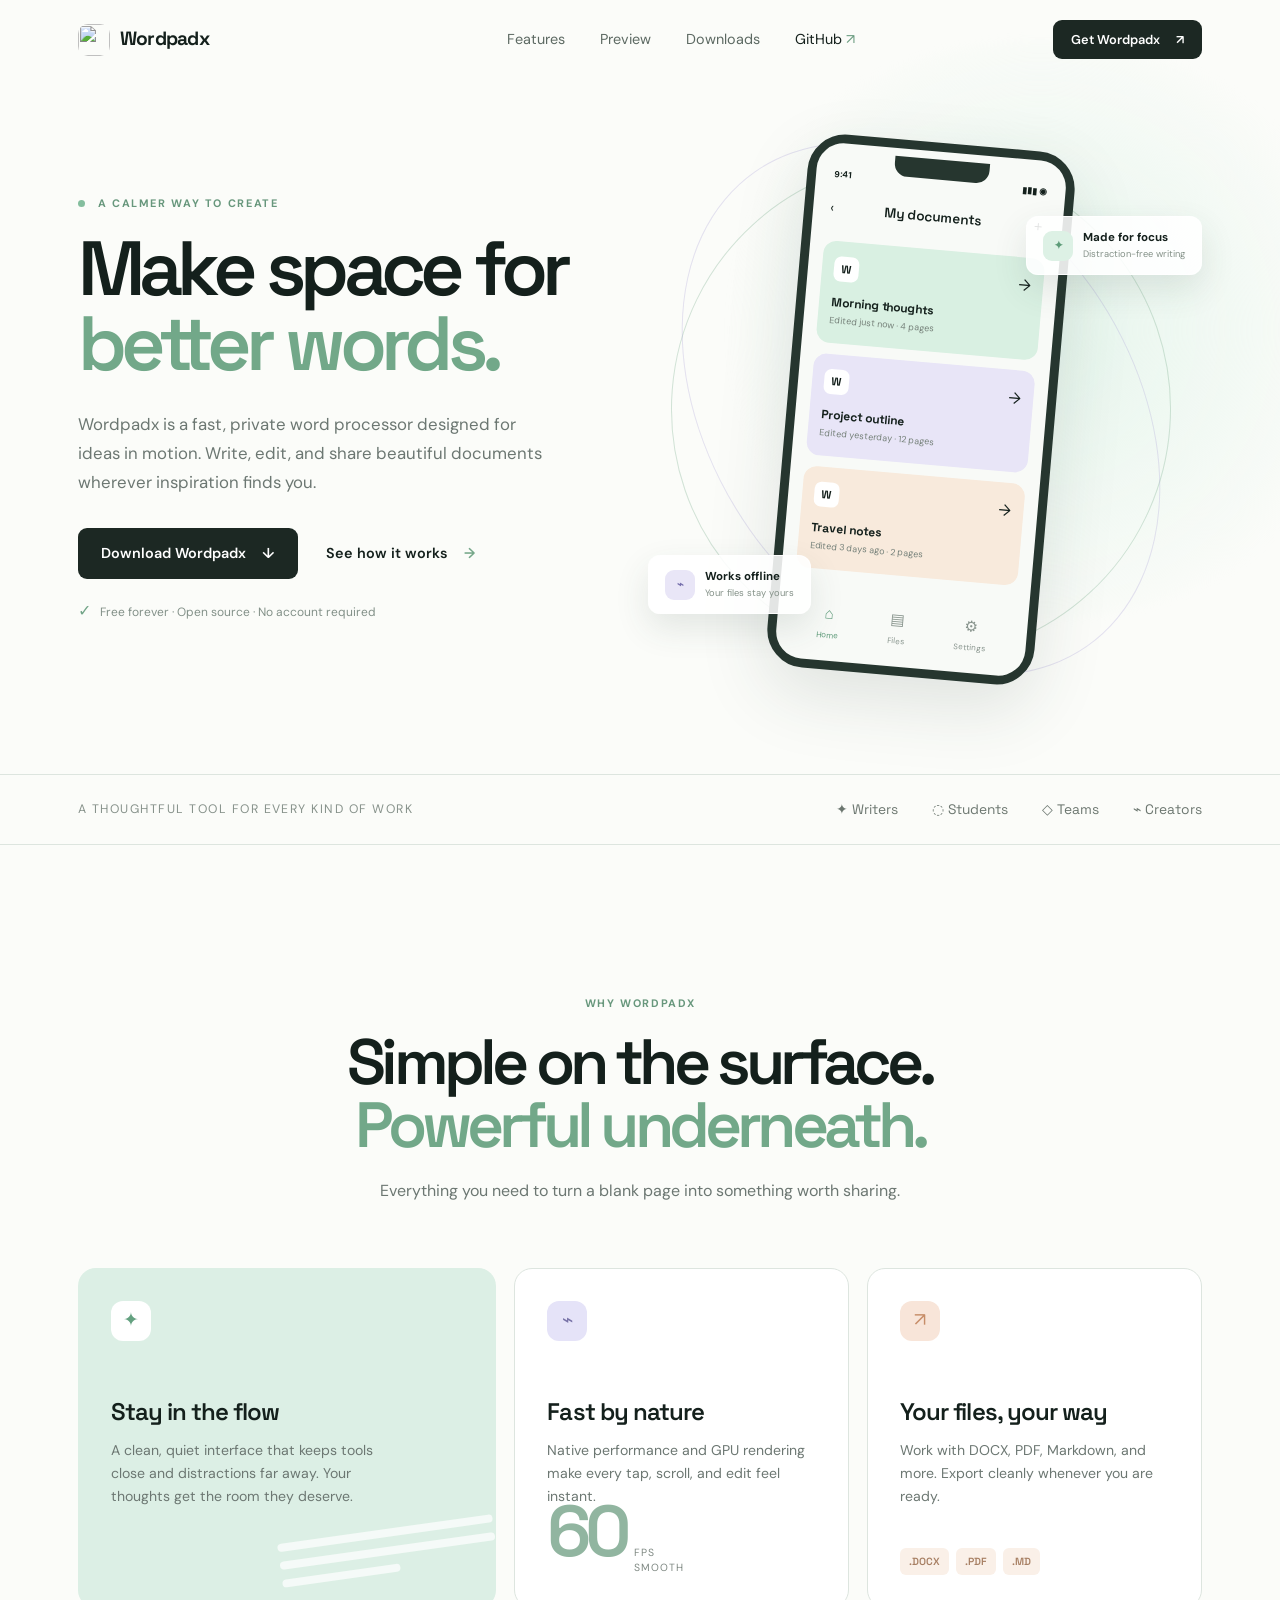
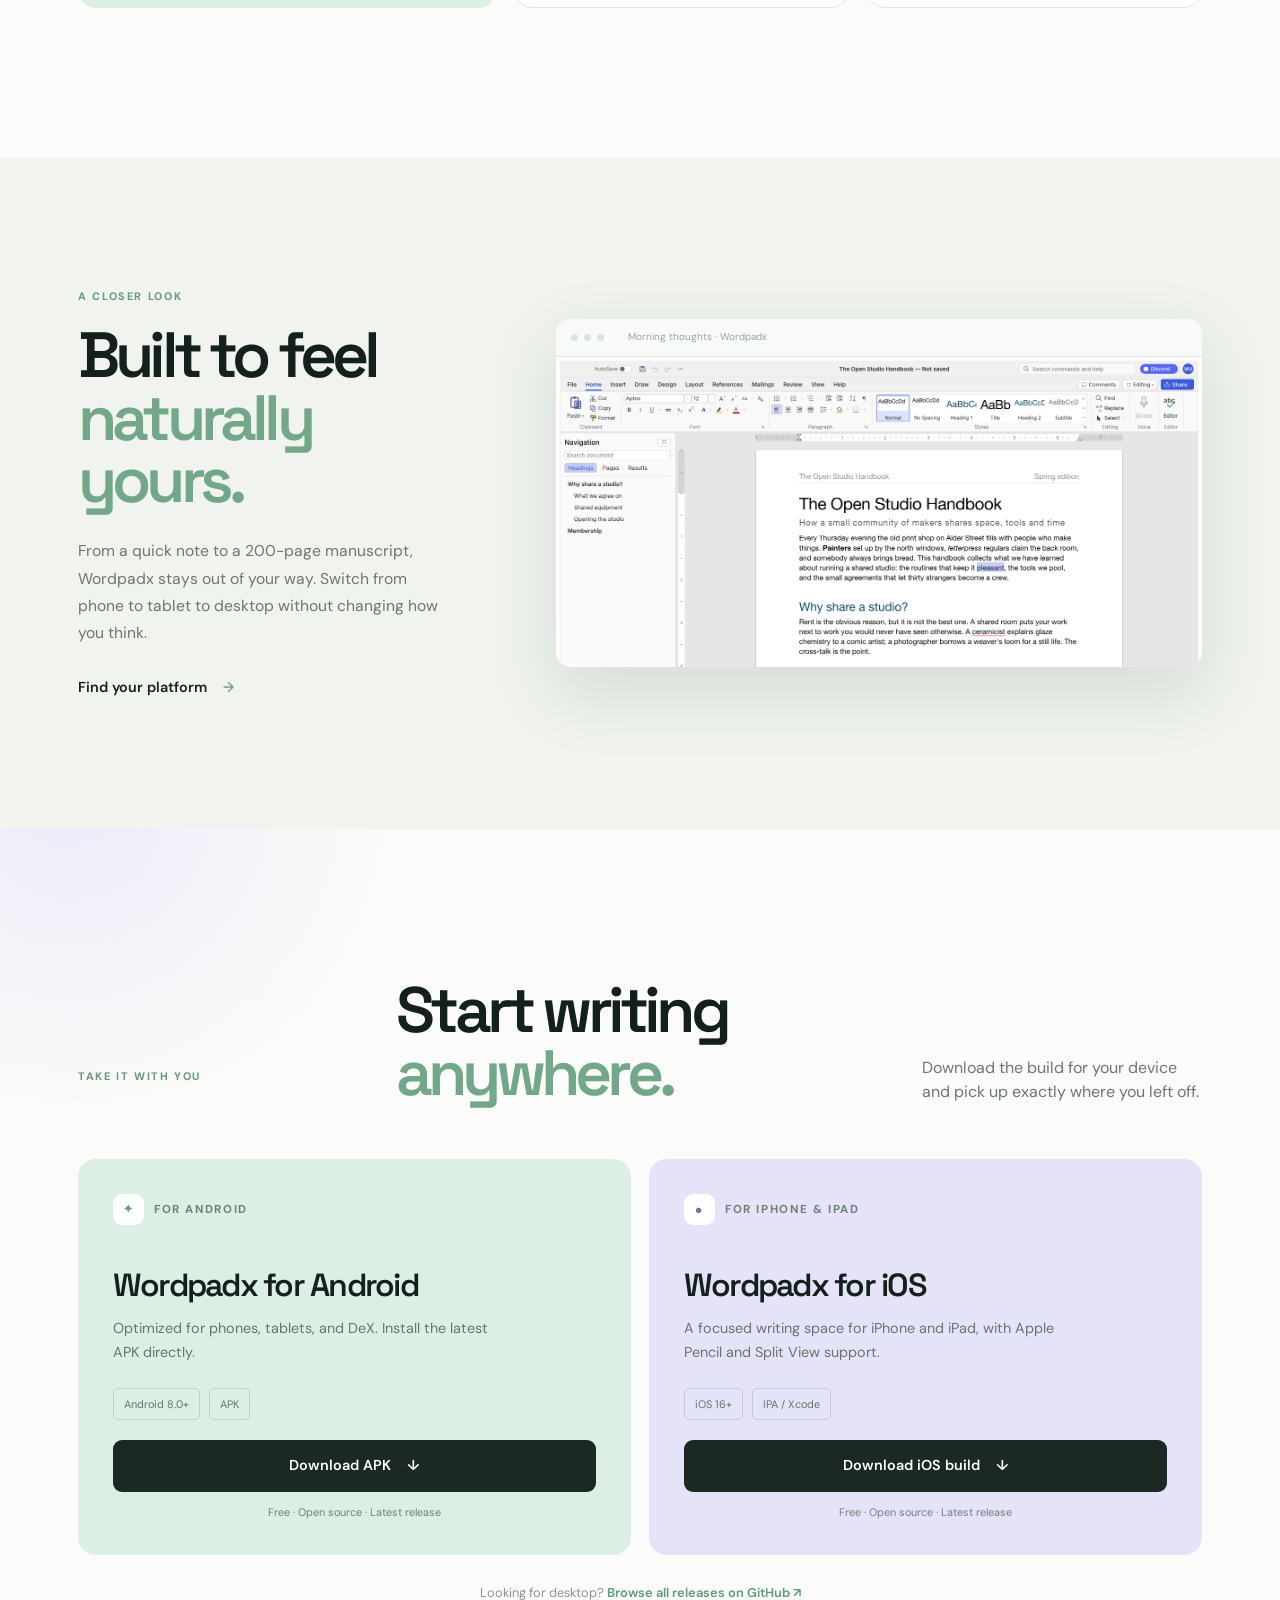
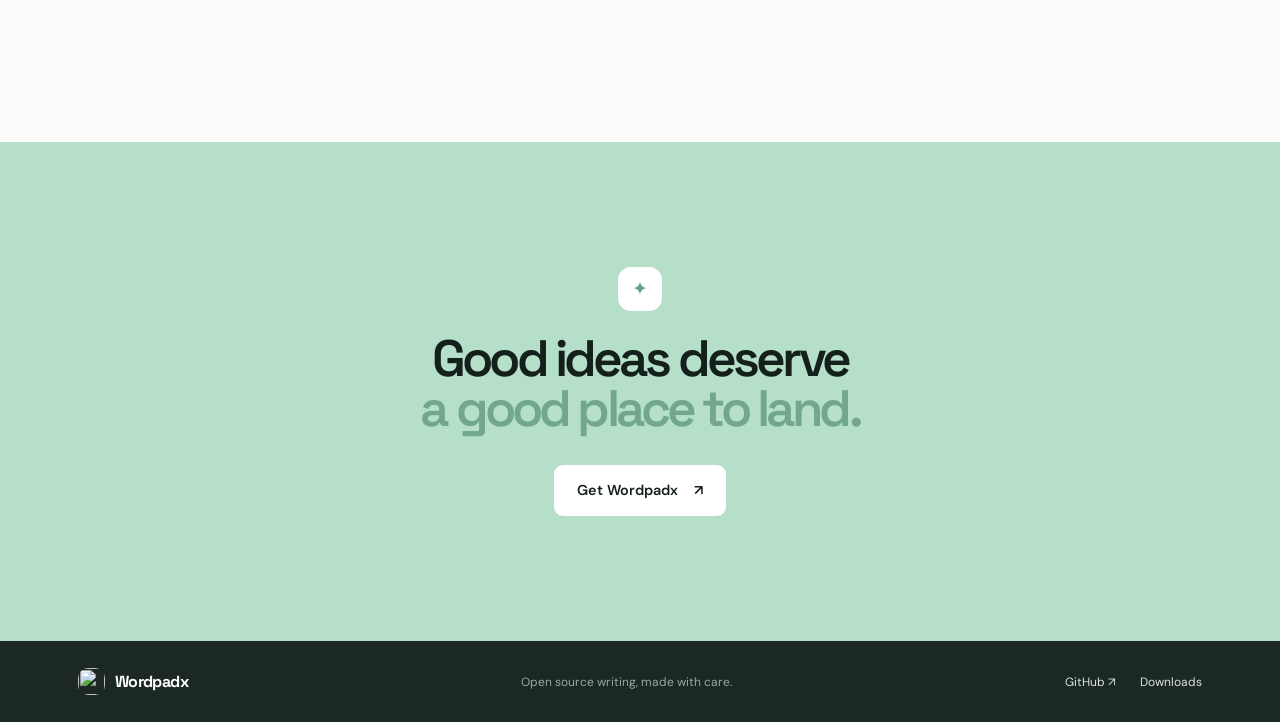
==== website/index.html @ bd6fc5ce "Add Wordpadx landing page deployment Co-authored-by: Copilot App <223556219+Copilot@users.noreply.gi" ====
<!doctype html>
<html lang="en">
<head>
  <meta charset="utf-8">
  <meta name="viewport" content="width=device-width, initial-scale=1">
  <title>Wordpadx — Your words, beautifully made</title>
  <meta name="description" content="Wordpadx is a fast, private, open-source word processor for Android, iPhone, iPad, desktop, and the web.">
  <link rel="icon" type="image/svg+xml" href="assets/icons/app-icon.svg">
  <link rel="preconnect" href="https://fonts.googleapis.com">
  <link rel="preconnect" href="https://fonts.gstatic.com" crossorigin>
  <link href="https://fonts.googleapis.com/css2?family=DM+Sans:wght@400;500;600;700&family=Space+Grotesk:wght@500;600;700&display=swap" rel="stylesheet">
  <link rel="stylesheet" href="styles.css">
</head>
<body>
  <div class="page-glow page-glow--top"></div>
  <div class="page-glow page-glow--bottom"></div>

  <header class="site-header">
    <nav class="nav shell" aria-label="Main navigation">
      <a class="brand" href="#" aria-label="Wordpadx home">
        <img src="assets/icons/app-icon.png" alt="" class="brand-mark">
        <span>Wordpadx</span>
      </a>
      <div class="nav-links" id="navLinks">
        <a href="#features">Features</a>
        <a href="#preview">Preview</a>
        <a href="#downloads">Downloads</a>
        <a class="nav-github" href="https://github.com/abahvictor360-sketch/Wordpadx" target="_blank" rel="noopener">GitHub <span>↗</span></a>
      </div>
      <a href="#downloads" class="button button--dark button--small nav-cta">Get Wordpadx <span>↗</span></a>
      <button class="menu-toggle" id="menuToggle" type="button" aria-expanded="false" aria-controls="navLinks" aria-label="Open navigation">
        <span></span><span></span><span></span>
      </button>
    </nav>
  </header>

  <main>
    <section class="hero shell">
      <div class="hero-copy reveal">
        <div class="eyebrow"><span class="eyebrow-dot"></span> A calmer way to create</div>
        <h1>Make space for<br><em>better words.</em></h1>
        <p class="hero-lede">Wordpadx is a fast, private word processor designed for ideas in motion. Write, edit, and share beautiful documents wherever inspiration finds you.</p>
        <div class="hero-actions">
          <a class="button button--dark" href="#downloads">Download Wordpadx <span>↓</span></a>
          <a class="text-link" href="#preview">See how it works <span>→</span></a>
        </div>
        <div class="hero-note"><span class="note-check">✓</span> Free forever · Open source · No account required</div>
      </div>
      <div class="hero-art reveal reveal--late" aria-label="Wordpadx document preview">
        <div class="art-orbit art-orbit--one"></div>
        <div class="art-orbit art-orbit--two"></div>
        <div class="floating-note floating-note--top"><span class="mini-icon mini-icon--green">✦</span><div><strong>Made for focus</strong><small>Distraction-free writing</small></div></div>
        <div class="floating-note floating-note--bottom"><span class="mini-icon mini-icon--blue">⌁</span><div><strong>Works offline</strong><small>Your files stay yours</small></div></div>
        <div class="phone">
          <div class="phone-notch"></div>
          <div class="phone-screen">
            <div class="phone-status"><span>9:41</span><span>▮▮▮ ◉</span></div>
            <div class="phone-toolbar"><span>‹</span><span class="toolbar-title">My documents</span><span>＋</span></div>
            <div class="doc-card doc-card--mint"><span class="doc-type">W</span><strong>Morning thoughts</strong><small>Edited just now · 4 pages</small><span class="doc-arrow">→</span></div>
            <div class="doc-card doc-card--lavender"><span class="doc-type">W</span><strong>Project outline</strong><small>Edited yesterday · 12 pages</small><span class="doc-arrow">→</span></div>
            <div class="doc-card doc-card--cream"><span class="doc-type">W</span><strong>Travel notes</strong><small>Edited 3 days ago · 2 pages</small><span class="doc-arrow">→</span></div>
            <div class="phone-bottom"><span class="active">⌂<small>Home</small></span><span>▤<small>Files</small></span><span>⚙<small>Settings</small></span></div>
          </div>
        </div>
      </div>
    </section>

    <section class="trust-strip">
      <div class="shell trust-inner">
        <span class="trust-label">A thoughtful tool for every kind of work</span>
        <div class="trust-items"><span>✦ Writers</span><span>◌ Students</span><span>◇ Teams</span><span>⌁ Creators</span></div>
      </div>
    </section>

    <section class="section shell" id="features">
      <div class="section-heading reveal"><div class="eyebrow">Why Wordpadx</div><h2>Simple on the surface.<br><em>Powerful underneath.</em></h2><p>Everything you need to turn a blank page into something worth sharing.</p></div>
      <div class="feature-grid">
        <article class="feature-card feature-card--wide reveal"><div class="feature-icon feature-icon--green">✦</div><h3>Stay in the flow</h3><p>A clean, quiet interface that keeps tools close and distractions far away. Your thoughts get the room they deserve.</p><div class="feature-lines"><span></span><span></span><span class="short"></span></div></article>
        <article class="feature-card reveal"><div class="feature-icon feature-icon--lavender">⌁</div><h3>Fast by nature</h3><p>Native performance and GPU rendering make every tap, scroll, and edit feel instant.</p><div class="speed-stat"><strong>60</strong><span>FPS<br>smooth</span></div></article>
        <article class="feature-card reveal"><div class="feature-icon feature-icon--peach">↗</div><h3>Your files, your way</h3><p>Work with DOCX, PDF, Markdown, and more. Export cleanly whenever you are ready.</p><div class="format-pills"><span>.DOCX</span><span>.PDF</span><span>.MD</span></div></article>
      </div>
    </section>

    <section class="preview-section" id="preview">
      <div class="shell preview-layout">
        <div class="preview-copy reveal"><div class="eyebrow">A closer look</div><h2>Built to feel<br><em>naturally yours.</em></h2><p>From a quick note to a 200-page manuscript, Wordpadx stays out of your way. Switch from phone to tablet to desktop without changing how you think.</p><a class="text-link" href="#downloads">Find your platform <span>→</span></a></div>
        <div class="preview-window reveal reveal--late"><div class="window-bar"><span></span><span></span><span></span><small>Morning thoughts · Wordpadx</small></div><img src="assets/images/hero.png" alt="Wordpadx editor showing a formatted document"></div>
      </div>
    </section>

    <section class="downloads-section section shell" id="downloads">
      <div class="download-heading reveal"><div class="eyebrow">Take it with you</div><h2>Start writing<br><em>anywhere.</em></h2><p>Download the build for your device and pick up exactly where you left off.</p></div>
      <div class="download-grid">
        <article class="download-card download-card--android reveal">
          <div class="platform-top"><span class="platform-logo">✦</span><span class="platform-label">For Android</span></div>
          <h3>Wordpadx for Android</h3><p>Optimized for phones, tablets, and DeX. Install the latest APK directly.</p>
          <div class="download-meta"><span>Android 8.0+</span><span>APK</span></div>
          <a class="button button--dark button--full" href="https://github.com/abahvictor360-sketch/Wordpadx/releases/latest" target="_blank" rel="noopener">Download APK <span>↓</span></a>
          <small class="download-footnote">Free · Open source · Latest release</small>
        </article>
        <article class="download-card download-card--ios reveal reveal--late">
          <div class="platform-top"><span class="platform-logo platform-logo--ios">●</span><span class="platform-label">For iPhone & iPad</span></div>
          <h3>Wordpadx for iOS</h3><p>A focused writing space for iPhone and iPad, with Apple Pencil and Split View support.</p>
          <div class="download-meta"><span>iOS 16+</span><span>IPA / Xcode</span></div>
          <a class="button button--dark button--full" href="https://github.com/abahvictor360-sketch/Wordpadx/releases/latest" target="_blank" rel="noopener">Download iOS build <span>↓</span></a>
          <small class="download-footnote">Free · Open source · Latest release</small>
        </article>
      </div>
      <p class="release-note">Looking for desktop? <a href="https://github.com/abahvictor360-sketch/Wordpadx/releases" target="_blank" rel="noopener">Browse all releases on GitHub ↗</a></p>
    </section>

    <section class="closing-section">
      <div class="shell closing-inner reveal"><div class="closing-mark">✦</div><h2>Good ideas deserve<br><em>a good place to land.</em></h2><a class="button button--light" href="#downloads">Get Wordpadx <span>↗</span></a></div>
    </section>
  </main>

  <footer class="footer"><div class="shell footer-inner"><a class="brand" href="#"><img src="assets/icons/app-icon.png" alt="" class="brand-mark"><span>Wordpadx</span></a><span>Open source writing, made with care.</span><div><a href="https://github.com/abahvictor360-sketch/Wordpadx" target="_blank" rel="noopener">GitHub ↗</a><a href="#downloads">Downloads</a></div></div></footer>
  <script src="script.js"></script>
</body>
</html>
---- website/styles.css ----
:root{--ink:#14201c;--muted:#6c7772;--line:#dde5df;--paper:#fbfcf9;--mint:#dcefe5;--green:#a9dec7;--lav:#e5e3f8;--peach:#f8e5d9;--dark:#1c2823;--shadow:0 25px 70px rgba(41,65,53,.13);--sans:"DM Sans",sans-serif;--display:"Space Grotesk",sans-serif}
*{box-sizing:border-box;margin:0;padding:0}html{scroll-behavior:smooth}body{background:var(--paper);color:var(--ink);font-family:var(--sans);line-height:1.5;overflow-x:hidden}a{color:inherit;text-decoration:none}.shell{max-width:1180px;margin:0 auto;padding-left:28px;padding-right:28px}.page-glow{position:absolute;border-radius:50%;pointer-events:none;filter:blur(4px);z-index:-1}.page-glow--top{width:680px;height:580px;right:-100px;top:40px;background:radial-gradient(circle,#e5f5ec 0,rgba(230,245,236,0) 70%)}.page-glow--bottom{width:700px;height:600px;left:-280px;top:2100px;background:radial-gradient(circle,#eeeafa 0,rgba(238,234,250,0) 70%)}
.site-header{padding:20px 0;position:relative;z-index:10}.nav{display:flex;align-items:center;justify-content:space-between}.brand{display:flex;gap:10px;align-items:center;font-family:var(--display);font-size:1.2rem;font-weight:700;letter-spacing:-.04em}.brand-mark{width:32px;height:32px;border-radius:10px}.nav-links{display:flex;gap:35px;align-items:center;margin-left:100px;color:#5c6962;font-size:.9rem}.nav-links a,.footer a{transition:color .2s}.nav-links a:hover,.footer a:hover{color:#579275}.nav-github{color:var(--ink)!important}.nav-github span{color:#6a9c80}.button{display:inline-flex;align-items:center;justify-content:center;gap:16px;border-radius:9px;padding:15px 23px;font-weight:600;font-size:.9rem;transition:transform .2s,box-shadow .2s,background .2s}.button:hover{transform:translateY(-2px);box-shadow:0 10px 22px rgba(24,43,34,.13)}.button--dark{background:var(--dark);color:#fff}.button--dark:hover{background:#2c3c34}.button--light{background:#fff;color:var(--ink)}.button--small{padding:10px 18px;font-size:.8rem}.button--full{width:100%}.menu-toggle{display:none;background:none;border:0;gap:4px;flex-direction:column}.menu-toggle span{display:block;width:24px;height:2px;background:var(--ink)}
.hero{min-height:640px;display:grid;grid-template-columns:1fr 1fr;align-items:center;padding-top:45px;padding-bottom:80px}.hero-copy{max-width:560px}.eyebrow{color:#67977c;text-transform:uppercase;letter-spacing:.15em;font-weight:700;font-size:.68rem;margin-bottom:20px}.eyebrow-dot{display:inline-block;width:7px;height:7px;border-radius:50%;background:#84be9e;margin-right:8px}.hero h1,.section-heading h2,.preview-copy h2,.download-heading h2,.closing-inner h2{font:600 clamp(3.4rem,6vw,5.8rem)/.98 var(--display);letter-spacing:-.075em}.hero h1 em,.section-heading h2 em,.preview-copy h2 em,.download-heading h2 em,.closing-inner h2 em{color:#72a889;font-style:normal}.hero-lede{max-width:475px;margin:28px 0;color:var(--muted);font-size:1.05rem;line-height:1.75}.hero-actions{display:flex;align-items:center;gap:28px;margin:30px 0 20px}.text-link{font-weight:600;font-size:.9rem}.text-link span{margin-left:12px;color:#75a789;transition:margin .2s}.text-link:hover span{margin-left:18px}.hero-note{font-size:.75rem;color:#829088}.note-check{color:#71a487;font-size:1rem;margin-right:6px}.hero-art{height:570px;position:relative;display:flex;align-items:center;justify-content:center}.art-orbit{position:absolute;border:1px solid rgba(146,188,161,.4);border-radius:50%}.art-orbit--one{width:500px;height:500px;transform:rotate(26deg)}.art-orbit--two{width:420px;height:580px;transform:rotate(-35deg);border-color:rgba(166,156,210,.28)}.phone{width:268px;height:535px;border:9px solid #26362f;border-radius:38px;background:#26362f;box-shadow:var(--shadow);position:relative;z-index:2;transform:rotate(5deg)}.phone-notch{position:absolute;z-index:3;top:8px;left:50%;transform:translateX(-50%);width:95px;height:20px;background:#26362f;border-radius:0 0 13px 13px}.phone-screen{background:#f8faf7;height:100%;border-radius:27px;overflow:hidden;padding:21px 14px 14px;color:var(--ink)}.phone-status{display:flex;justify-content:space-between;font-size:.55rem;font-weight:700;margin:4px 4px 18px}.phone-toolbar{display:flex;justify-content:space-between;align-items:center;font-size:.85rem;margin:0 3px 21px}.toolbar-title{font-family:var(--display);font-weight:600}.doc-card{border-radius:13px;padding:15px 12px;margin-bottom:11px;position:relative;min-height:102px}.doc-card--mint{background:#d9f0e2}.doc-card--lavender{background:#e8e5f7}.doc-card--cream{background:#f8eadc}.doc-type{display:flex;width:25px;height:25px;border-radius:7px;background:#fff;align-items:center;justify-content:center;font-family:var(--display);font-size:.7rem;font-weight:700;margin-bottom:12px}.doc-card strong,.doc-card small{display:block}.doc-card strong{font-family:var(--display);font-size:.75rem}.doc-card small{font-size:.56rem;color:#758079;margin-top:3px}.doc-arrow{position:absolute;right:13px;top:16px;font-size:1rem}.phone-bottom{display:flex;justify-content:space-around;position:absolute;bottom:20px;left:16px;right:16px;text-align:center;color:#89958e}.phone-bottom span{font-size:.95rem}.phone-bottom .active{color:#5d9a79}.phone-bottom small{display:block;font-size:.5rem;margin-top:3px}.floating-note{position:absolute;z-index:3;display:flex;align-items:center;gap:10px;padding:12px 16px;background:rgba(255,255,255,.87);border:1px solid rgba(255,255,255,.9);box-shadow:0 14px 34px rgba(53,73,62,.12);border-radius:12px;font-size:.7rem}.floating-note strong,.floating-note small{display:block}.floating-note strong{font-size:.72rem}.floating-note small{color:#839087;margin-top:2px}.floating-note--top{top:92px;right:0}.floating-note--bottom{bottom:80px;left:8px}.mini-icon{width:30px;height:30px;display:grid;place-items:center;border-radius:9px;font-weight:700}.mini-icon--green{background:#ddf1e5;color:#5d9b78}.mini-icon--blue{background:#e9e6f7;color:#7770ad}
.trust-strip{border-top:1px solid var(--line);border-bottom:1px solid var(--line);padding:24px 0}.trust-inner,.trust-items{display:flex;align-items:center}.trust-inner{justify-content:space-between}.trust-label{font-size:.77rem;color:#87928b;text-transform:uppercase;letter-spacing:.12em}.trust-items{gap:34px;color:#6b766f;font-family:var(--display);font-size:.86rem}.section{padding-top:150px;padding-bottom:150px}.section-heading{text-align:center;margin:0 auto 65px;max-width:620px}.section-heading h2,.preview-copy h2,.download-heading h2,.closing-inner h2{font-size:clamp(2.8rem,5vw,4.4rem)}.section-heading p,.download-heading p{color:var(--muted);margin-top:22px}.feature-grid{display:grid;grid-template-columns:1.25fr 1fr 1fr;gap:18px}.feature-card{min-height:340px;padding:32px;border-radius:18px;background:#fff;border:1px solid var(--line);position:relative;overflow:hidden}.feature-card--wide{background:var(--mint);border-color:transparent}.feature-icon{width:40px;height:40px;display:grid;place-items:center;border-radius:12px;margin-bottom:55px;font-size:1.2rem}.feature-icon--green{background:#fff;color:#64a180}.feature-icon--lavender{background:var(--lav);color:#7772a7}.feature-icon--peach{background:var(--peach);color:#c78d68}.feature-card h3{font:600 1.5rem var(--display);letter-spacing:-.04em}.feature-card p{font-size:.88rem;color:var(--muted);line-height:1.65;margin-top:12px;max-width:285px}.feature-lines{position:absolute;right:0;bottom:34px;width:52%;display:flex;flex-direction:column;gap:10px;transform:rotate(-8deg)}.feature-lines span{height:8px;background:rgba(255,255,255,.72);border-radius:10px}.feature-lines .short{width:55%}.speed-stat{position:absolute;bottom:30px;display:flex;align-items:baseline;gap:8px;color:#7e8882}.speed-stat strong{font:600 4.5rem var(--display);color:#91b5a0;letter-spacing:-.09em}.speed-stat span{font-size:.65rem;text-transform:uppercase;letter-spacing:.1em}.format-pills{position:absolute;bottom:32px;display:flex;gap:7px;flex-wrap:wrap}.format-pills span{font:600 .65rem var(--display);padding:7px 9px;border-radius:6px;background:#faf0e8;color:#a77f63}
.preview-section{background:#f0f3ee;padding:130px 0}.preview-layout{display:grid;grid-template-columns:.75fr 1.25fr;align-items:center;gap:90px}.preview-copy p{color:var(--muted);font-size:.98rem;line-height:1.75;margin:25px 0 28px;max-width:360px}.preview-window{background:#fff;border-radius:15px;box-shadow:var(--shadow);overflow:hidden;transform:rotate(1.5deg)}.window-bar{height:38px;background:#f8faf7;display:flex;align-items:center;gap:6px;padding:0 15px;border-bottom:1px solid var(--line)}.window-bar>span{width:7px;height:7px;border-radius:50%;background:#dae4dc}.window-bar small{margin-left:18px;color:#99a49c;font-size:.62rem}.preview-window img{display:block;width:100%;height:310px;object-fit:cover;object-position:top}
.downloads-section{padding-bottom:140px}.download-heading{display:flex;align-items:end;justify-content:space-between;margin-bottom:55px}.download-heading p{max-width:280px;margin:0}.download-grid{display:grid;grid-template-columns:1fr 1fr;gap:18px}.download-card{padding:35px;border-radius:18px;min-height:390px;display:flex;flex-direction:column}.download-card--android{background:var(--mint)}.download-card--ios{background:var(--lav)}.platform-top{display:flex;align-items:center;gap:10px;color:#6c8274;font-size:.72rem;text-transform:uppercase;letter-spacing:.14em;font-weight:700}.platform-logo{display:grid;place-items:center;width:31px;height:31px;border-radius:9px;background:#fff;color:#65a17e}.platform-logo--ios{font-size:.8rem;color:#7772a7}.download-card h3{font:600 2rem var(--display);letter-spacing:-.055em;margin-top:40px}.download-card p{color:#66766d;font-size:.9rem;max-width:390px;line-height:1.65;margin:12px 0 auto}.download-meta{display:flex;gap:9px;margin:23px 0 20px}.download-meta span{font-size:.68rem;color:#62776a;padding:7px 10px;border:1px solid rgba(105,140,118,.28);border-radius:5px}.download-footnote{font-size:.68rem;text-align:center;color:#6f8176;margin-top:12px}.release-note{text-align:center;color:#8a968e;font-size:.8rem;margin-top:28px}.release-note a{color:#5c9a78;font-weight:600}
.closing-section{padding:125px 0;background:#b5dfc8}.closing-inner{text-align:center}.closing-mark{display:grid;place-items:center;margin:0 auto 23px;width:44px;height:44px;background:#fff;border-radius:13px;color:#6aa482;font-size:1.2rem}.closing-inner h2{font-size:clamp(2.5rem,4vw,4rem);margin-bottom:30px}.footer{padding:27px 0;background:#1c2823;color:#9ba9a0;font-size:.75rem}.footer-inner{display:flex;align-items:center;justify-content:space-between}.footer .brand{color:#fff;font-size:1rem}.footer .brand-mark{width:27px;height:27px}.footer-inner>div{display:flex;gap:24px}.footer a{color:#dae4dd}
.reveal{opacity:0;transform:translateY(16px);transition:opacity .65s ease,transform .65s ease}.reveal.is-visible{opacity:1;transform:none}.reveal--late{transition-delay:.12s}
@media(max-width:800px){.shell{padding-left:20px;padding-right:20px}.nav-links{display:none;position:absolute;top:66px;left:20px;right:20px;margin:0;padding:18px;background:#fff;border:1px solid var(--line);border-radius:14px;box-shadow:var(--shadow);flex-direction:column;align-items:flex-start;gap:15px}.nav-links.is-open{display:flex}.nav-cta{display:none}.menu-toggle{display:flex}.hero{grid-template-columns:1fr;padding-top:65px;padding-bottom:60px}.hero-copy{max-width:600px}.hero h1{font-size:clamp(3.3rem,14vw,5rem)}.hero-art{height:520px;margin-top:20px}.floating-note--top{right:0}.floating-note--bottom{left:0}.trust-inner{display:block;text-align:center}.trust-items{justify-content:center;flex-wrap:wrap;margin-top:18px;gap:14px 23px}.section{padding-top:95px;padding-bottom:95px}.feature-grid{grid-template-columns:1fr}.feature-card{min-height:300px}.preview-layout{grid-template-columns:1fr;gap:45px}.preview-window img{height:230px}.download-heading{display:block}.download-heading p{margin-top:20px}.download-grid{grid-template-columns:1fr}.download-card{min-height:360px}.footer-inner{flex-wrap:wrap;gap:18px}.footer-inner>span{order:3;width:100%}}
@media(max-width:440px){.hero-actions{gap:17px;flex-wrap:wrap}.hero-art{transform:scale(.88);transform-origin:center top;margin-bottom:-60px}.floating-note{font-size:.62rem}.floating-note--top{right:-15px}.floating-note--bottom{left:-15px}.download-card{padding:27px}.footer-inner>div{gap:13px}}
@media(prefers-reduced-motion:reduce){html{scroll-behavior:auto}.reveal{opacity:1;transform:none;transition:none}.button,.text-link span{transition:none}}
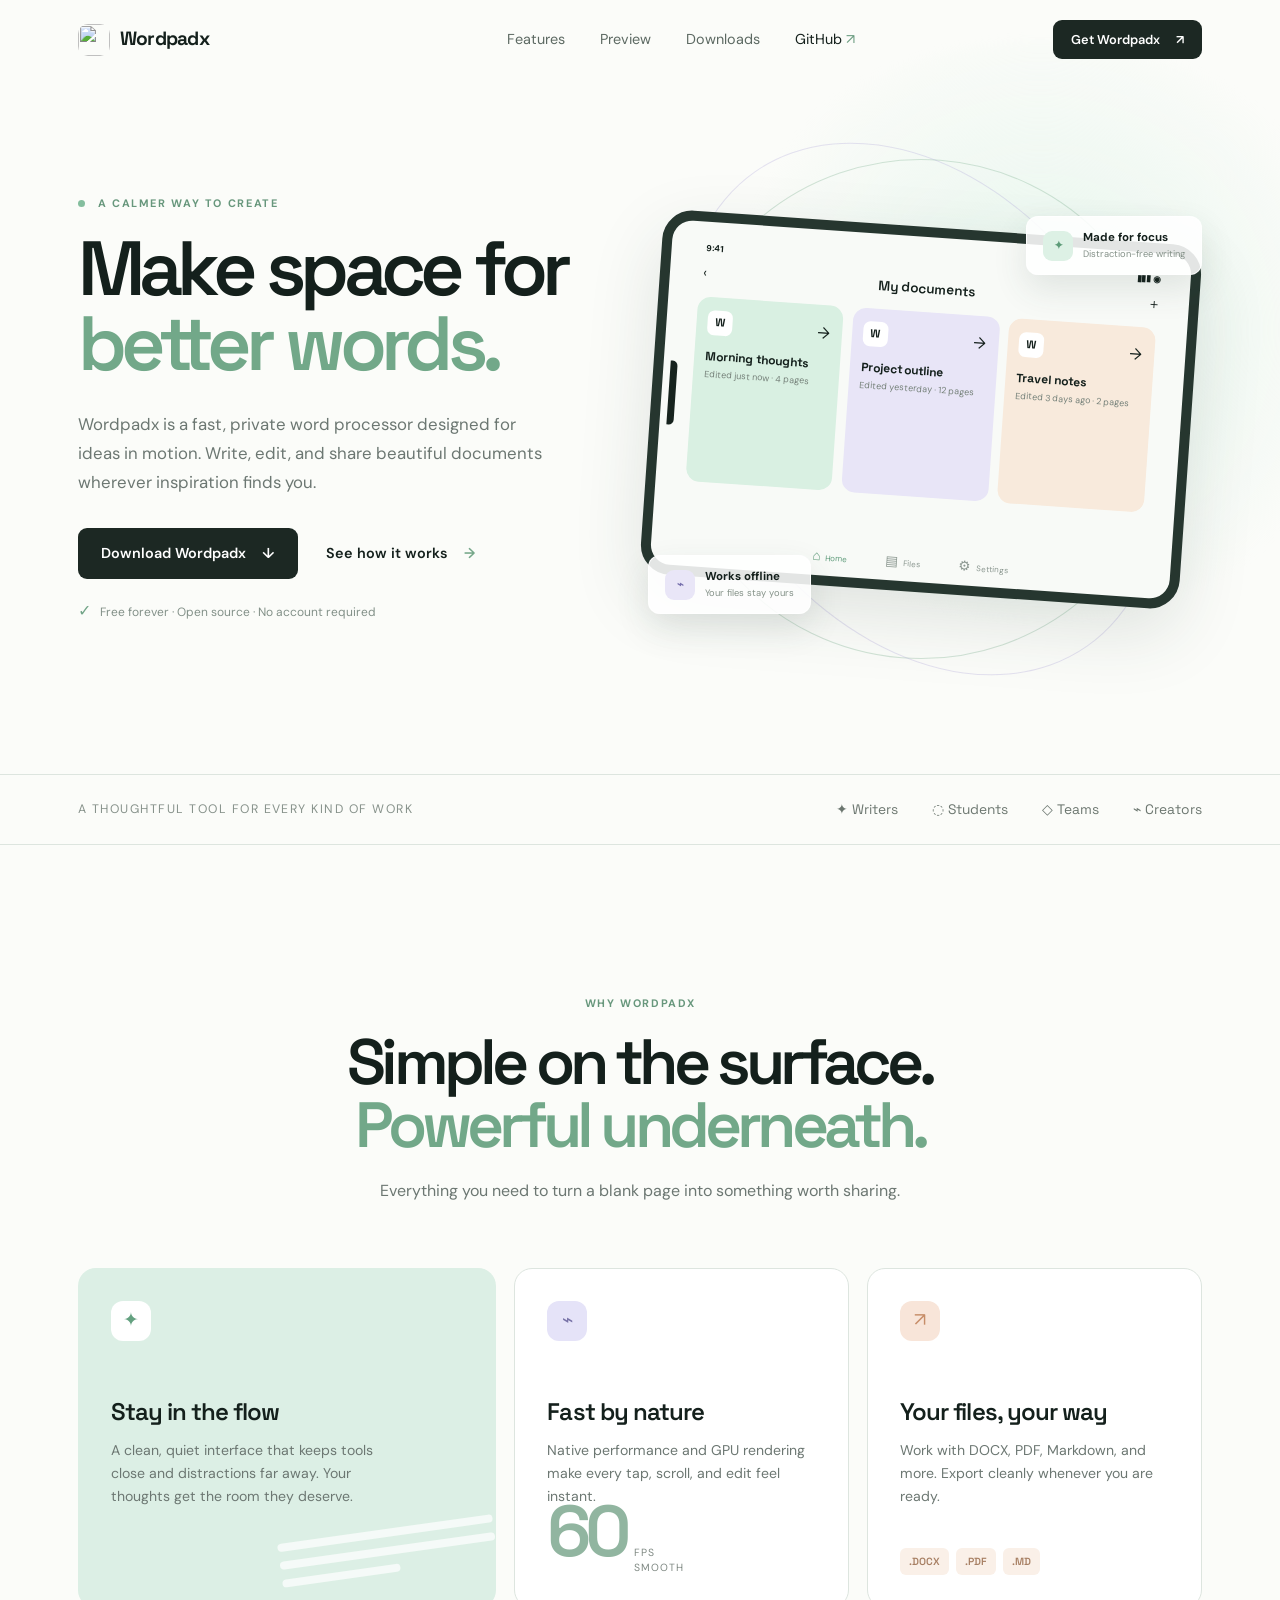
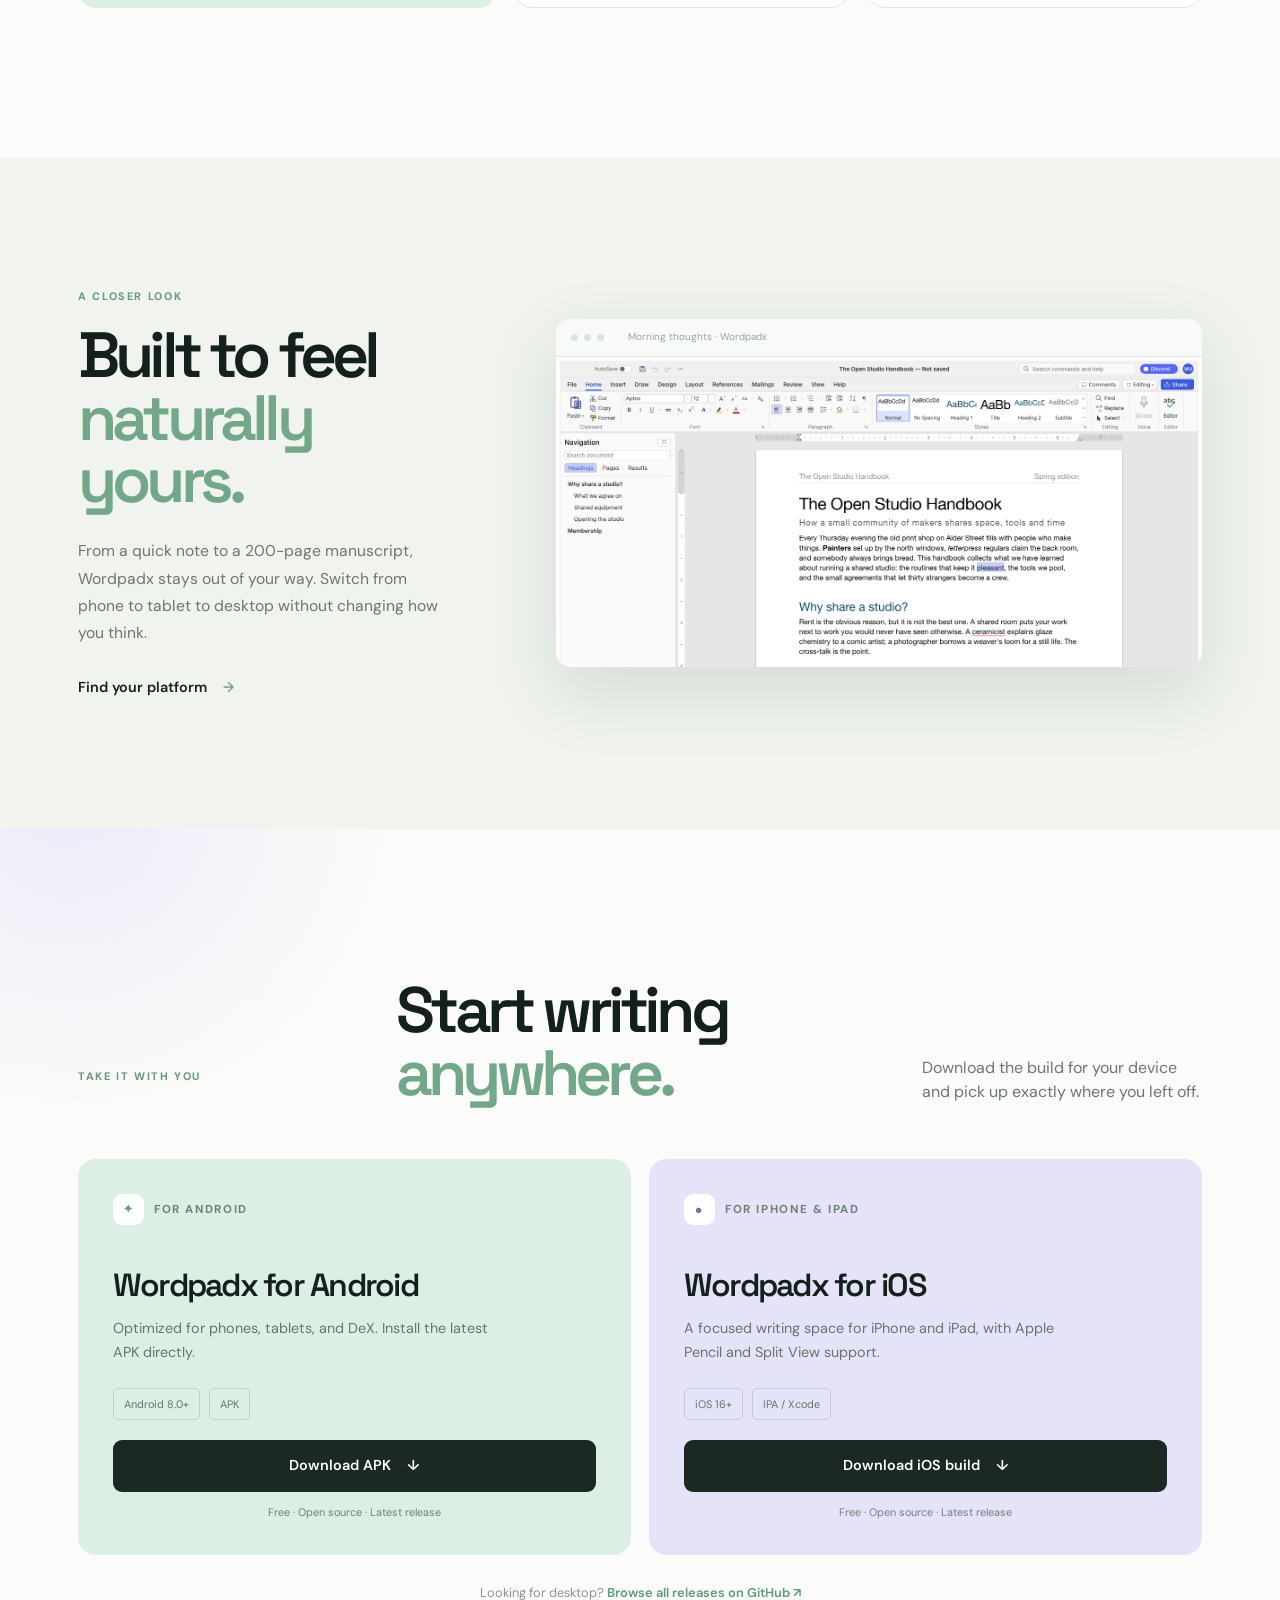
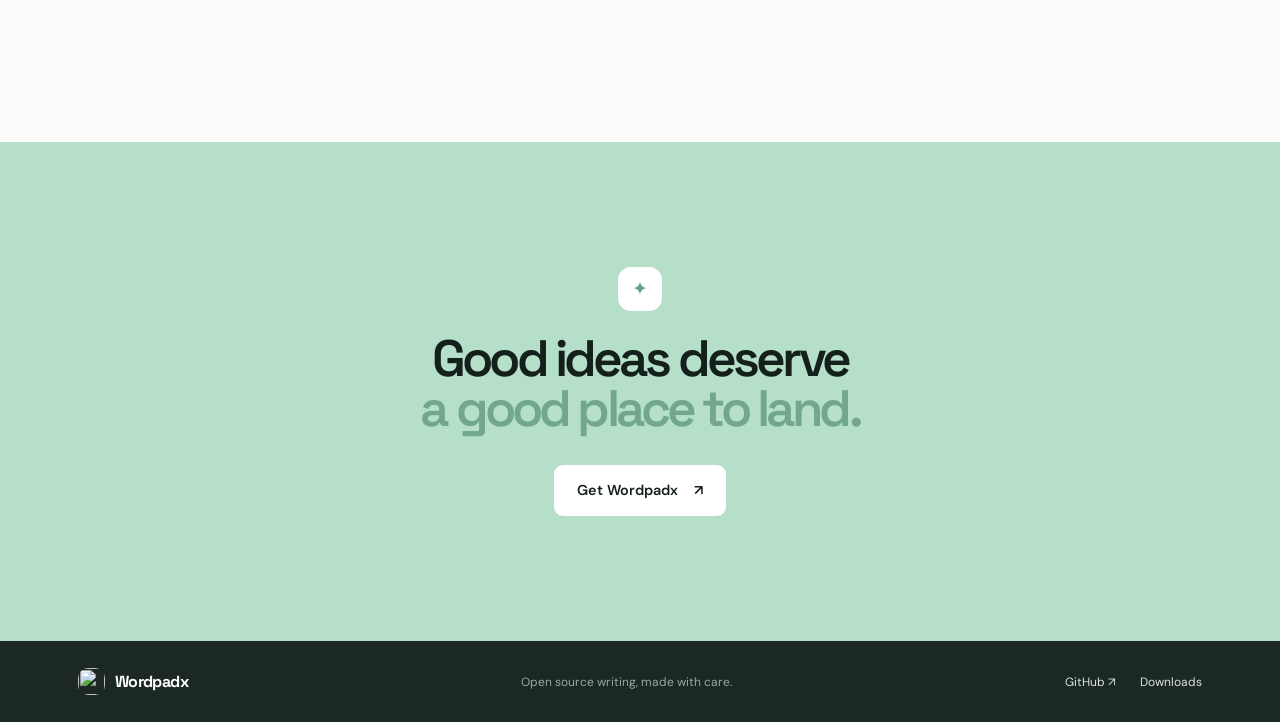
==== commit 85ea4370: "Use tablet hero mockup Co-authored-by: Copilot App <223556219+Copilot@users.noreply.github.com>" ====
--- a/website/index.html
+++ b/website/index.html
@@ -51,15 +51,15 @@
         <div class="art-orbit art-orbit--two"></div>
         <div class="floating-note floating-note--top"><span class="mini-icon mini-icon--green">✦</span><div><strong>Made for focus</strong><small>Distraction-free writing</small></div></div>
         <div class="floating-note floating-note--bottom"><span class="mini-icon mini-icon--blue">⌁</span><div><strong>Works offline</strong><small>Your files stay yours</small></div></div>
-        <div class="phone">
-          <div class="phone-notch"></div>
-          <div class="phone-screen">
-            <div class="phone-status"><span>9:41</span><span>▮▮▮ ◉</span></div>
-            <div class="phone-toolbar"><span>‹</span><span class="toolbar-title">My documents</span><span>＋</span></div>
+        <div class="tablet">
+          <div class="tablet-notch"></div>
+          <div class="tablet-screen">
+            <div class="tablet-status"><span>9:41</span><span>▮▮▮ ◉</span></div>
+            <div class="tablet-toolbar"><span>‹</span><span class="toolbar-title">My documents</span><span>＋</span></div>
             <div class="doc-card doc-card--mint"><span class="doc-type">W</span><strong>Morning thoughts</strong><small>Edited just now · 4 pages</small><span class="doc-arrow">→</span></div>
             <div class="doc-card doc-card--lavender"><span class="doc-type">W</span><strong>Project outline</strong><small>Edited yesterday · 12 pages</small><span class="doc-arrow">→</span></div>
             <div class="doc-card doc-card--cream"><span class="doc-type">W</span><strong>Travel notes</strong><small>Edited 3 days ago · 2 pages</small><span class="doc-arrow">→</span></div>
-            <div class="phone-bottom"><span class="active">⌂<small>Home</small></span><span>▤<small>Files</small></span><span>⚙<small>Settings</small></span></div>
+            <div class="tablet-bottom"><span class="active">⌂<small>Home</small></span><span>▤<small>Files</small></span><span>⚙<small>Settings</small></span></div>
           </div>
         </div>
       </div>
--- a/website/styles.css
+++ b/website/styles.css
@@ -10,3 +10,16 @@
 @media(max-width:800px){.shell{padding-left:20px;padding-right:20px}.nav-links{display:none;position:absolute;top:66px;left:20px;right:20px;margin:0;padding:18px;background:#fff;border:1px solid var(--line);border-radius:14px;box-shadow:var(--shadow);flex-direction:column;align-items:flex-start;gap:15px}.nav-links.is-open{display:flex}.nav-cta{display:none}.menu-toggle{display:flex}.hero{grid-template-columns:1fr;padding-top:65px;padding-bottom:60px}.hero-copy{max-width:600px}.hero h1{font-size:clamp(3.3rem,14vw,5rem)}.hero-art{height:520px;margin-top:20px}.floating-note--top{right:0}.floating-note--bottom{left:0}.trust-inner{display:block;text-align:center}.trust-items{justify-content:center;flex-wrap:wrap;margin-top:18px;gap:14px 23px}.section{padding-top:95px;padding-bottom:95px}.feature-grid{grid-template-columns:1fr}.feature-card{min-height:300px}.preview-layout{grid-template-columns:1fr;gap:45px}.preview-window img{height:230px}.download-heading{display:block}.download-heading p{margin-top:20px}.download-grid{grid-template-columns:1fr}.download-card{min-height:360px}.footer-inner{flex-wrap:wrap;gap:18px}.footer-inner>span{order:3;width:100%}}
 @media(max-width:440px){.hero-actions{gap:17px;flex-wrap:wrap}.hero-art{transform:scale(.88);transform-origin:center top;margin-bottom:-60px}.floating-note{font-size:.62rem}.floating-note--top{right:-15px}.floating-note--bottom{left:-15px}.download-card{padding:27px}.footer-inner>div{gap:13px}}
 @media(prefers-reduced-motion:reduce){html{scroll-behavior:auto}.reveal{opacity:1;transform:none;transition:none}.button,.text-link span{transition:none}}
+
+/* Landscape tablet hero device */
+.tablet{width:540px;height:365px;border:10px solid #26362f;border-radius:30px;background:#26362f;box-shadow:var(--shadow);position:relative;z-index:2;transform:rotate(4deg)}
+.tablet-notch{position:absolute;z-index:3;top:50%;left:7px;transform:translateY(-50%);width:7px;height:64px;background:#17231e;border-radius:0 5px 5px 0}
+.tablet-screen{background:#f8faf7;height:100%;border-radius:20px;overflow:hidden;padding:19px 25px 14px 30px;color:var(--ink)}
+.tablet-status{display:flex;justify-content:space-between;font-size:.55rem;font-weight:700;margin:1px 4px 9px}
+.tablet-toolbar{display:flex;justify-content:space-between;align-items:center;font-size:.85rem;margin:0 3px 12px}
+.tablet-screen .doc-card{display:inline-block;vertical-align:top;width:31.5%;min-height:185px;margin:0 1.2% 0 0;padding:13px 11px}
+.tablet-screen .doc-card:last-of-type{margin-right:0}
+.tablet-bottom{display:flex;justify-content:center;gap:38px;position:absolute;bottom:9px;left:24px;right:24px;text-align:center;color:#89958e}
+.tablet-bottom span{font-size:.85rem}.tablet-bottom .active{color:#5d9a79}.tablet-bottom small{display:inline;margin-left:5px;font-size:.5rem}
+@media(max-width:800px){.tablet{width:500px;height:335px}.tablet-screen{padding-left:25px;padding-right:20px}.tablet-screen .doc-card{min-height:165px}.tablet-bottom{gap:24px}}
+@media(max-width:440px){.hero-art{transform:scale(.72);transform-origin:center top;margin-bottom:-145px}.tablet{width:500px;height:335px}}
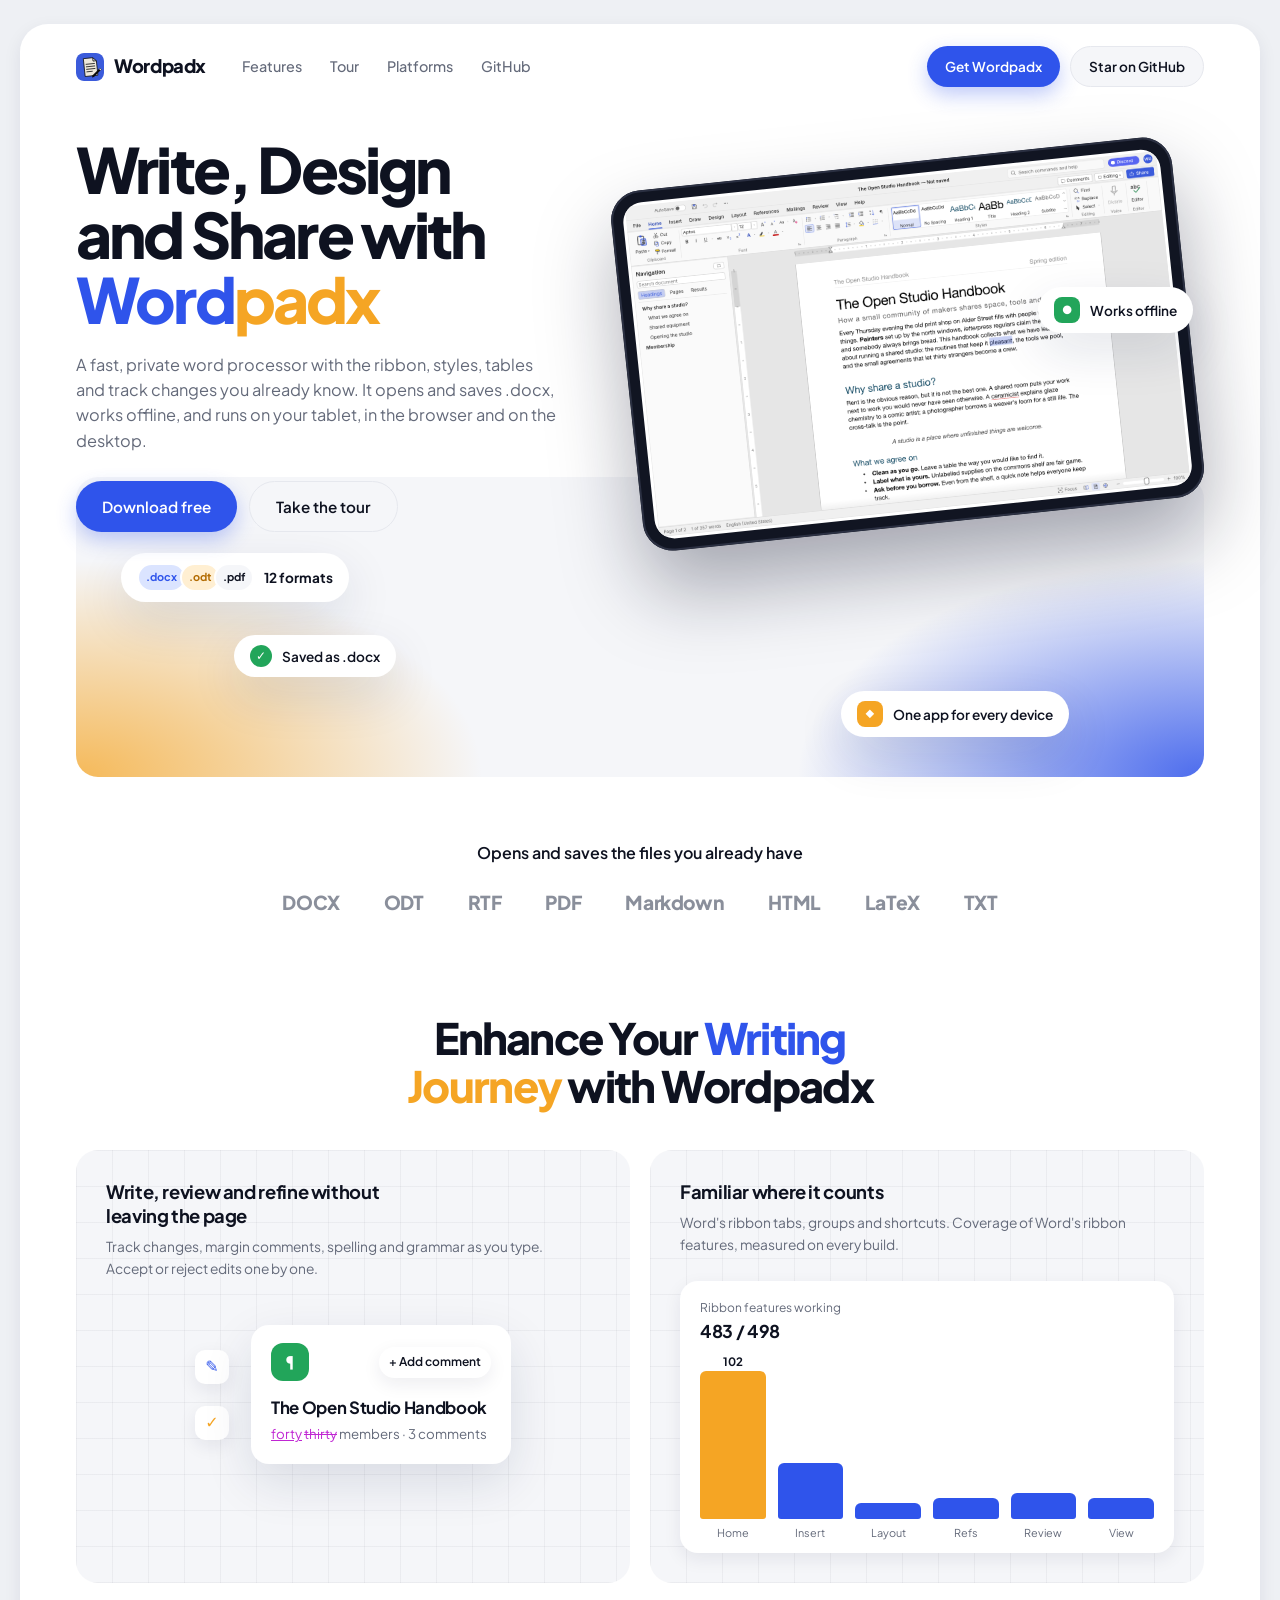
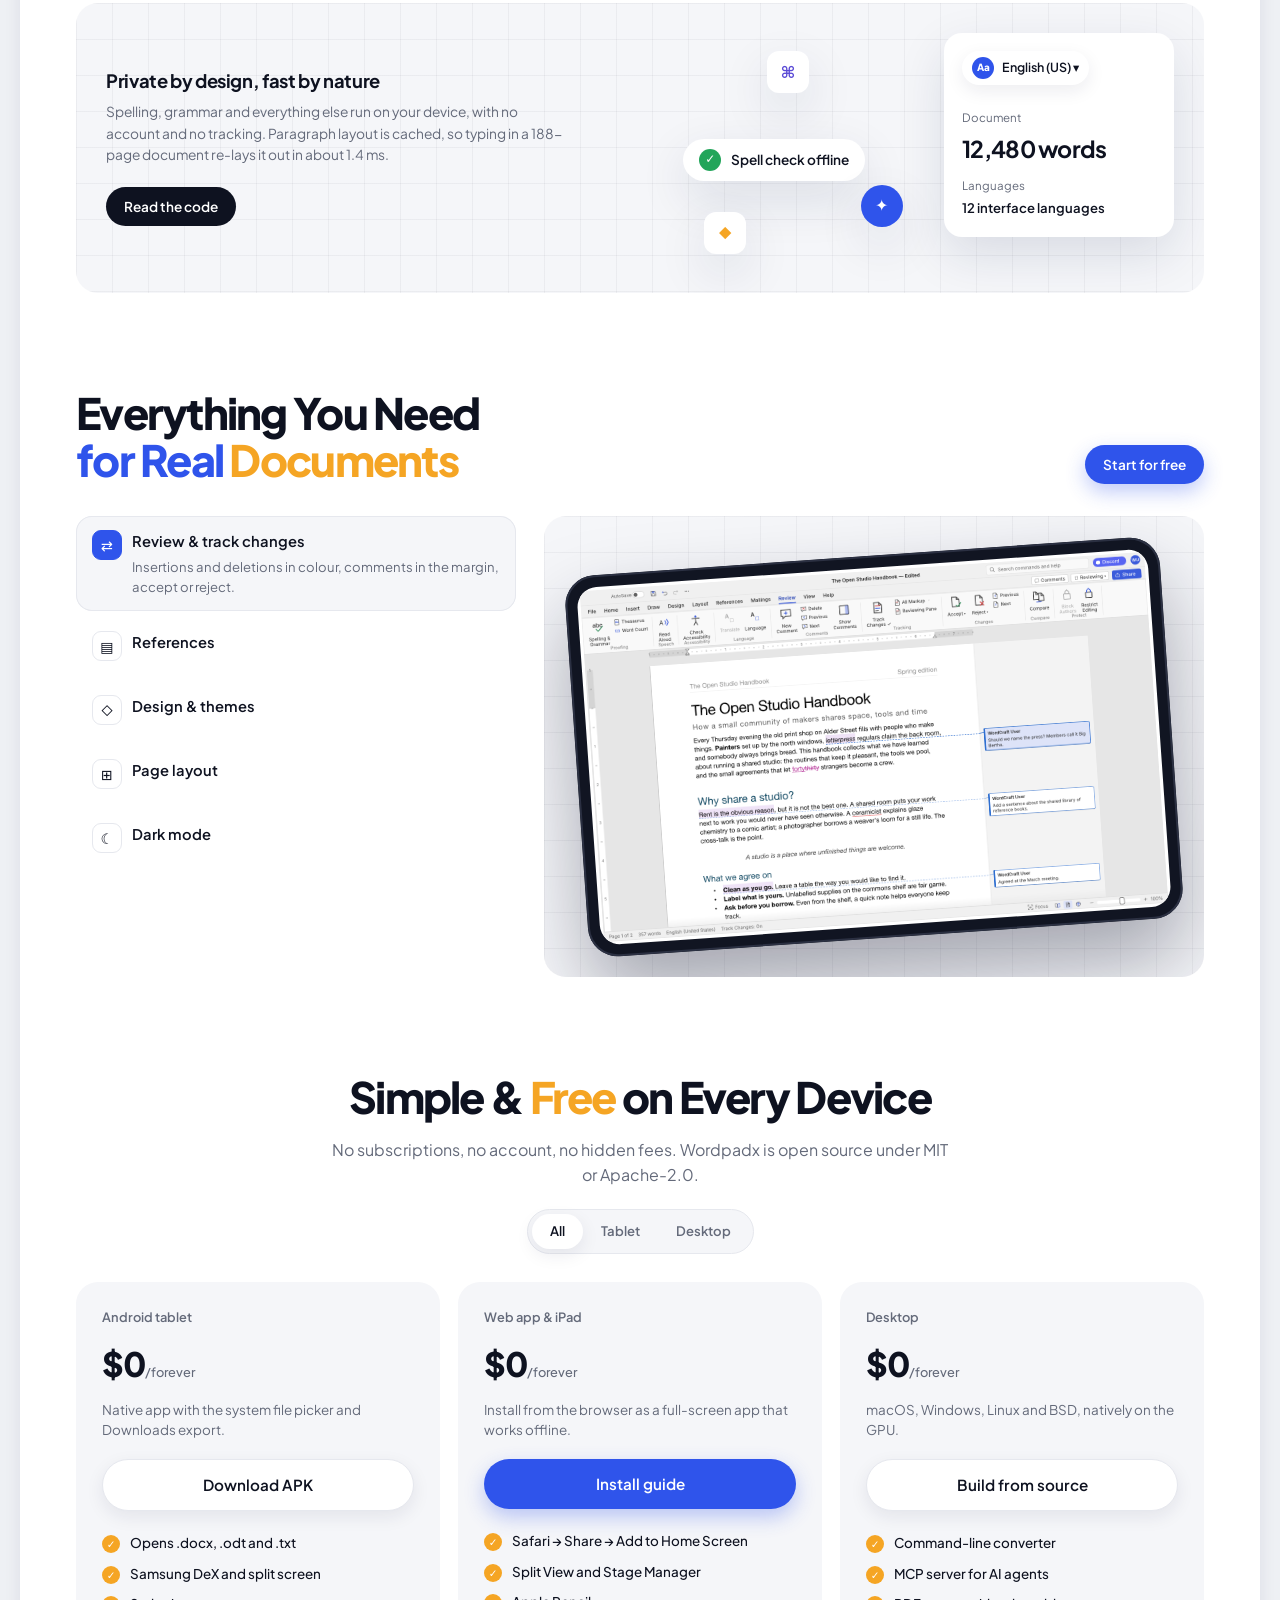
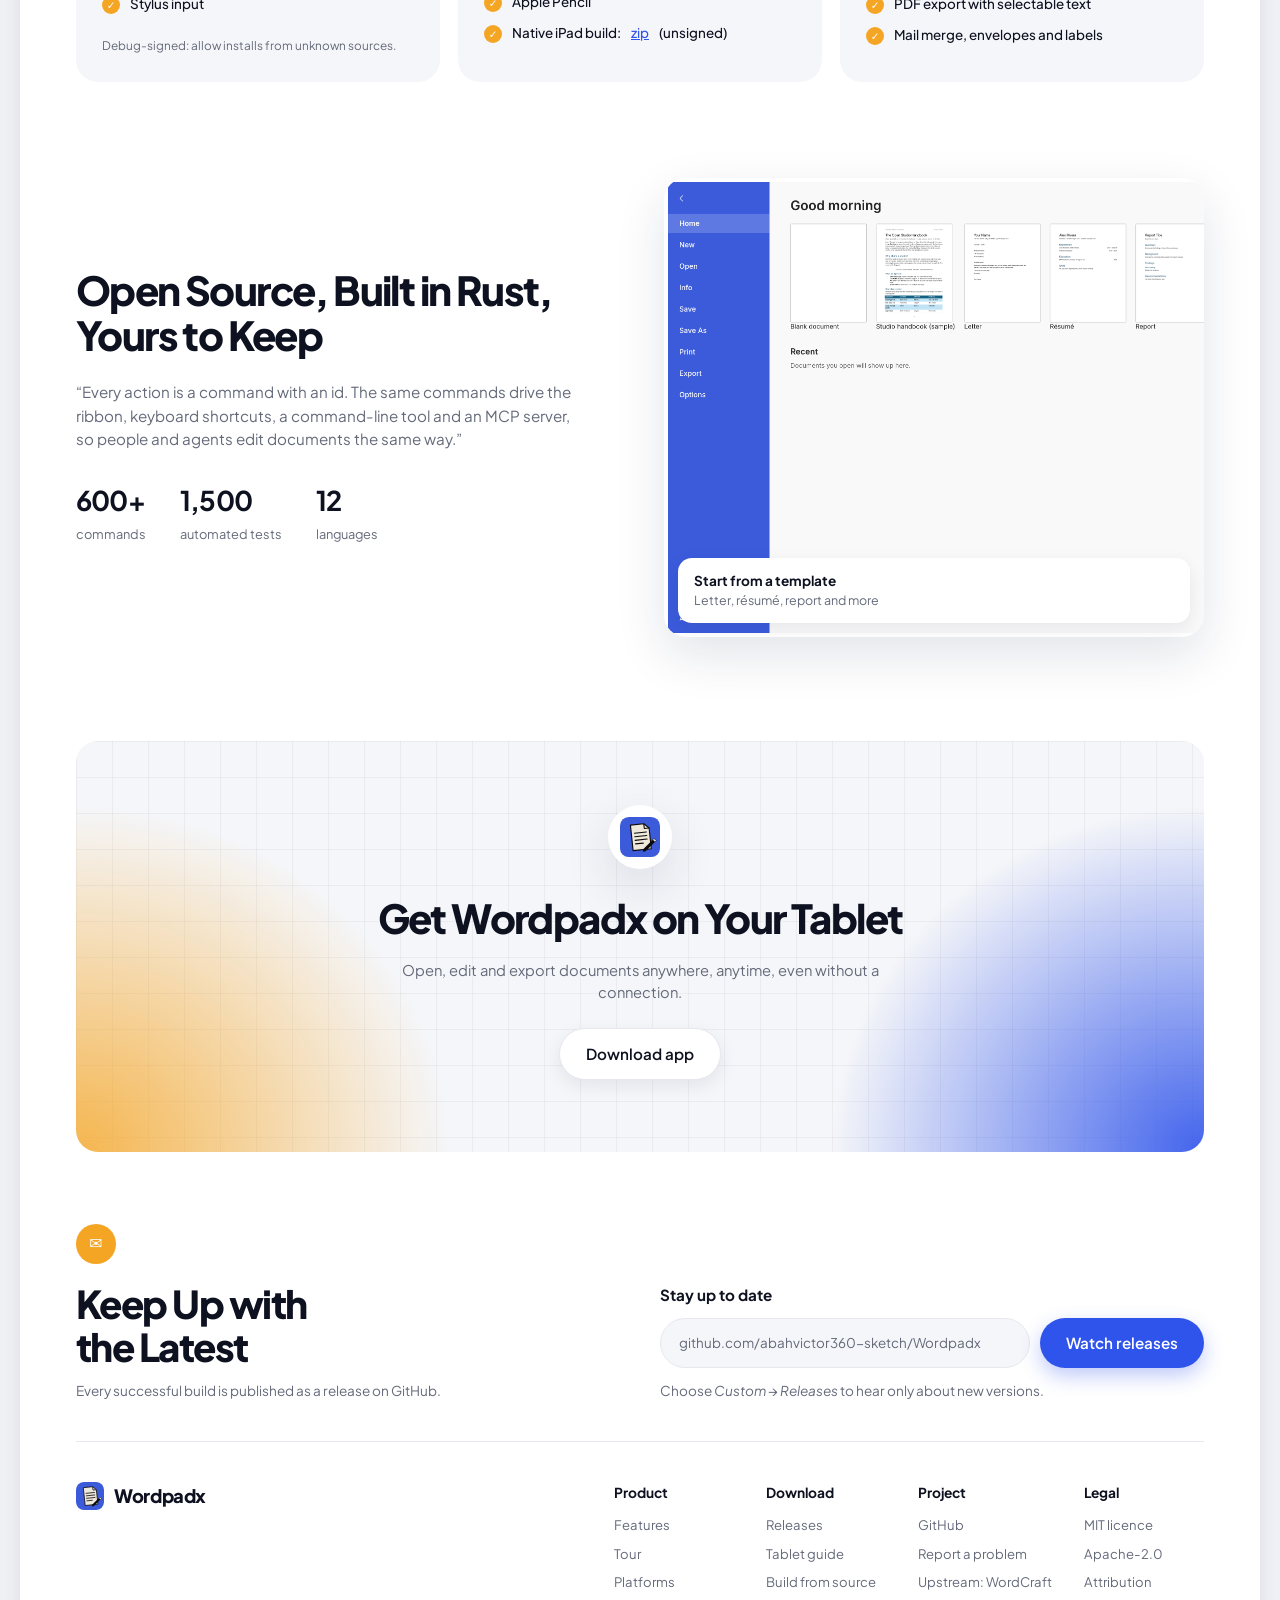
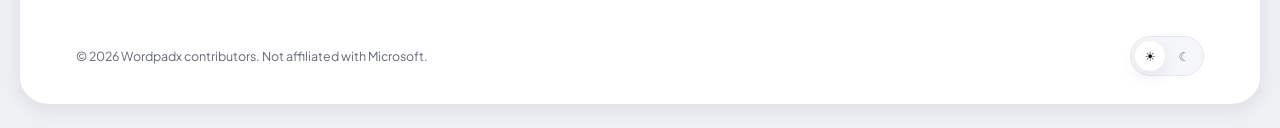
==== commit f4712c49: "Website: redesign the landing page New layout with blue and orange accents: hero with a tilted table" ====
--- a/website/index.html
+++ b/website/index.html
@@ -3,118 +3,283 @@
 <head>
   <meta charset="utf-8">
   <meta name="viewport" content="width=device-width, initial-scale=1">
-  <title>Wordpadx — Your words, beautifully made</title>
-  <meta name="description" content="Wordpadx is a fast, private, open-source word processor for Android, iPhone, iPad, desktop, and the web.">
+  <title>Wordpadx — Write, design and share on any device</title>
+  <meta name="description" content="Wordpadx is a fast, private, open-source word processor written in Rust for Android tablets, iPad, the web and the desktop. Opens and saves .docx.">
+  <meta name="theme-color" content="#2f54eb">
   <link rel="icon" type="image/svg+xml" href="assets/icons/app-icon.svg">
   <link rel="preconnect" href="https://fonts.googleapis.com">
   <link rel="preconnect" href="https://fonts.gstatic.com" crossorigin>
-  <link href="https://fonts.googleapis.com/css2?family=DM+Sans:wght@400;500;600;700&family=Space+Grotesk:wght@500;600;700&display=swap" rel="stylesheet">
+  <link href="https://fonts.googleapis.com/css2?family=Plus+Jakarta+Sans:wght@400;500;600;700;800&display=swap" rel="stylesheet">
   <link rel="stylesheet" href="styles.css">
+  <script>
+    try { var t = localStorage.getItem('wpx-theme'); if (t) document.documentElement.dataset.theme = t; } catch (e) {}
+  </script>
 </head>
 <body>
-  <div class="page-glow page-glow--top"></div>
-  <div class="page-glow page-glow--bottom"></div>
-
-  <header class="site-header">
-    <nav class="nav shell" aria-label="Main navigation">
-      <a class="brand" href="#" aria-label="Wordpadx home">
-        <img src="assets/icons/app-icon.png" alt="" class="brand-mark">
-        <span>Wordpadx</span>
-      </a>
-      <div class="nav-links" id="navLinks">
-        <a href="#features">Features</a>
-        <a href="#preview">Preview</a>
-        <a href="#downloads">Downloads</a>
-        <a class="nav-github" href="https://github.com/abahvictor360-sketch/Wordpadx" target="_blank" rel="noopener">GitHub <span>↗</span></a>
+  <div class="frame">
+    <header class="site-header">
+      <nav class="nav" aria-label="Main navigation">
+        <a class="brand" href="#top" aria-label="Wordpadx home">
+          <img src="assets/icons/app-icon.svg" alt="" class="brand-mark" width="28" height="28">
+          <span>Wordpadx</span>
+        </a>
+        <div class="nav-links" id="navLinks">
+          <a href="#features">Features</a>
+          <a href="#tour">Tour</a>
+          <a href="#platforms">Platforms</a>
+          <a href="https://github.com/abahvictor360-sketch/Wordpadx" target="_blank" rel="noopener">GitHub</a>
+        </div>
+        <div class="nav-actions">
+          <a class="btn btn--primary btn--sm" href="#platforms">Get Wordpadx</a>
+          <a class="btn btn--ghost btn--sm" href="https://github.com/abahvictor360-sketch/Wordpadx" target="_blank" rel="noopener">Star on GitHub</a>
+        </div>
+        <button class="menu-toggle" id="menuToggle" type="button" aria-expanded="false" aria-controls="navLinks" aria-label="Open navigation">
+          <span></span><span></span><span></span>
+        </button>
+      </nav>
+    </header>
+
+    <main id="top">
+      <!-- Hero -->
+      <section class="hero">
+        <div class="hero-copy reveal">
+          <h1>Write, Design and Share with <span class="accent-blue">Word</span><span class="accent-orange">padx</span></h1>
+          <p class="lede">A fast, private word processor with the ribbon, styles, tables and track changes you already know. It opens and saves .docx, works offline, and runs on your tablet, in the browser and on the desktop.</p>
+          <div class="hero-actions">
+            <a class="btn btn--primary" href="#platforms">Download free</a>
+            <a class="btn btn--ghost" href="#tour">Take the tour</a>
+          </div>
+        </div>
+
+        <div class="hero-stage reveal reveal--late">
+          <div class="hero-card" aria-hidden="true"></div>
+          <div class="device device--hero">
+            <div class="device-screen">
+              <img src="assets/images/hero.png" alt="Wordpadx with the Home tab of the ribbon open over a two-page sample document, the Navigation pane on the left and the Styles gallery above" width="1440" height="900">
+            </div>
+          </div>
+          <div class="chip chip--formats"><span class="chip-dots"><i>.docx</i><i>.odt</i><i>.pdf</i></span><strong>12 formats</strong></div>
+          <div class="chip chip--saved"><span class="tick">✓</span>Saved as .docx</div>
+          <div class="chip chip--offline"><span class="badge badge--green">●</span>Works offline</div>
+          <div class="chip chip--one"><span class="badge badge--orange">◆</span>One app for every device</div>
+        </div>
+      </section>
+
+      <!-- Format strip -->
+      <section class="formats reveal">
+        <p>Opens and saves the files you already have</p>
+        <ul>
+          <li>DOCX</li><li>ODT</li><li>RTF</li><li>PDF</li><li>Markdown</li><li>HTML</li><li>LaTeX</li><li>TXT</li>
+        </ul>
+      </section>
+
+      <!-- Bento features -->
+      <section class="section" id="features">
+        <h2 class="section-title reveal">Enhance Your <span class="accent-blue">Writing</span><br><span class="accent-orange">Journey</span> with Wordpadx</h2>
+
+        <div class="bento">
+          <article class="tile reveal">
+            <h3>Write, review and refine without leaving the page</h3>
+            <p>Track changes, margin comments, spelling and grammar as you type. Accept or reject edits one by one.</p>
+            <div class="tile-art tile-art--goals">
+              <div class="mini-icons"><span class="mi mi--blue">✎</span><span class="mi mi--orange">✓</span></div>
+              <div class="goal-card">
+                <div class="goal-head"><span class="goal-icon">¶</span><span class="goal-add">+ Add comment</span></div>
+                <strong>The Open Studio Handbook</strong>
+                <small><ins>forty</ins> <del>thirty</del> members · 3 comments</small>
+              </div>
+            </div>
+          </article>
+
+          <article class="tile reveal reveal--late">
+            <h3>Familiar where it counts</h3>
+            <p>Word's ribbon tabs, groups and shortcuts. Coverage of Word's ribbon features, measured on every build.</p>
+            <div class="tile-art tile-art--chart">
+              <div class="chart-head"><span>Ribbon features working</span><strong>483 / 498</strong></div>
+              <div class="bars" role="img" aria-label="Working ribbon features per tab: Home 102, Insert 47, Layout 22, References 25, Review 29, View 25">
+                <div class="bar bar--hot" style="--h:100%"><em>102</em><span>Home</span></div>
+                <div class="bar" style="--h:46%"><span>Insert</span></div>
+                <div class="bar" style="--h:22%"><span>Layout</span></div>
+                <div class="bar" style="--h:25%"><span>Refs</span></div>
+                <div class="bar" style="--h:28%"><span>Review</span></div>
+                <div class="bar" style="--h:25%"><span>View</span></div>
+              </div>
+            </div>
+          </article>
+
+          <article class="tile tile--wide reveal">
+            <div class="tile-wide-copy">
+              <h3>Private by design, fast by nature</h3>
+              <p>Spelling, grammar and everything else run on your device, with no account and no tracking. Paragraph layout is cached, so typing in a 188-page document re-lays it out in about 1.4&nbsp;ms.</p>
+              <a class="btn btn--dark btn--sm" href="https://github.com/abahvictor360-sketch/Wordpadx" target="_blank" rel="noopener">Read the code</a>
+            </div>
+            <div class="tile-art tile-art--secure">
+              <span class="float float--a">⌘</span>
+              <div class="chip chip--inline"><span class="tick">✓</span>Spell check offline</div>
+              <span class="float float--b">✦</span>
+              <span class="float float--c">◆</span>
+              <div class="balance">
+                <div class="balance-head"><span class="flag">Aa</span>English (US) ▾</div>
+                <small>Document</small>
+                <strong>12,480 words</strong>
+                <small>Languages</small>
+                <span class="mono">12 interface languages</span>
+              </div>
+            </div>
+          </article>
+        </div>
+      </section>
+
+      <!-- Tour -->
+      <section class="section tour" id="tour">
+        <div class="tour-head reveal">
+          <h2>Everything You Need<br><span class="accent-blue">for Real</span> <span class="accent-orange">Documents</span></h2>
+          <a class="btn btn--primary btn--sm" href="#platforms">Start for free</a>
+        </div>
+        <div class="tour-body">
+          <div class="tour-list" role="tablist" aria-label="Wordpadx features">
+            <button class="tour-item is-active" role="tab" aria-selected="true" data-shot="review" data-alt="The Review tab with tracked changes and comment balloons">
+              <span class="ti-icon">⇄</span><span class="ti-title">Review &amp; track changes</span>
+              <span class="ti-text">Insertions and deletions in colour, comments in the margin, accept or reject.</span>
+            </button>
+            <button class="tour-item" role="tab" aria-selected="false" data-shot="references" data-alt="The References tab with a table of contents and a styled table">
+              <span class="ti-icon">▤</span><span class="ti-title">References</span>
+              <span class="ti-text">Tables of contents, footnotes, citations in APA, MLA, Chicago or IEEE, and an index.</span>
+            </button>
+            <button class="tour-item" role="tab" aria-selected="false" data-shot="design" data-alt="The Design tab with style sets and a DRAFT watermark">
+              <span class="ti-icon">◇</span><span class="ti-title">Design &amp; themes</span>
+              <span class="ti-text">Themes, style sets, watermarks, page colour and borders.</span>
+            </button>
+            <button class="tour-item" role="tab" aria-selected="false" data-shot="layout" data-alt="The Layout tab with a drop cap, text wrapping and line numbers">
+              <span class="ti-icon">⊞</span><span class="ti-title">Page layout</span>
+              <span class="ti-text">Drop caps, text wrapping around pictures, hyphenation and line numbers.</span>
+            </button>
+            <button class="tour-item" role="tab" aria-selected="false" data-shot="dark" data-alt="Wordpadx in dark mode with formatting marks shown">
+              <span class="ti-icon">☾</span><span class="ti-title">Dark mode</span>
+              <span class="ti-text">Easy on the eyes at night, with formatting marks when you need them.</span>
+            </button>
+          </div>
+          <div class="tour-stage reveal reveal--late">
+            <div class="device device--tour">
+              <div class="device-screen">
+                <img id="tourShot" src="assets/images/review.png" alt="The Review tab with tracked changes and comment balloons" width="1440" height="900" loading="lazy">
+              </div>
+            </div>
+          </div>
+        </div>
+      </section>
+
+      <!-- Platforms (pricing-style cards) -->
+      <section class="section" id="platforms">
+        <h2 class="section-title reveal">Simple &amp; <span class="accent-orange">Free</span> on Every Device</h2>
+        <p class="section-sub reveal">No subscriptions, no account, no hidden fees. Wordpadx is open source under MIT or Apache-2.0.</p>
+        <div class="seg reveal" role="tablist" aria-label="Device type">
+          <button class="seg-btn is-active" data-filter="all" aria-selected="true">All</button>
+          <button class="seg-btn" data-filter="tablet" aria-selected="false">Tablet</button>
+          <button class="seg-btn" data-filter="desktop" aria-selected="false">Desktop</button>
+        </div>
+        <div class="plans">
+          <article class="plan reveal" data-kind="tablet">
+            <span class="plan-name">Android tablet</span>
+            <div class="plan-price">$0<small>/forever</small></div>
+            <p class="plan-desc">Native app with the system file picker and Downloads export.</p>
+            <a class="btn btn--light btn--full" href="https://github.com/abahvictor360-sketch/Wordpadx/releases/latest/download/app-debug.apk">Download APK</a>
+            <ul class="checks">
+              <li>Opens .docx, .odt and .txt</li>
+              <li>Samsung DeX and split screen</li>
+              <li>Stylus input</li>
+            </ul>
+            <small class="plan-note">Debug-signed: allow installs from unknown sources.</small>
+          </article>
+          <article class="plan plan--featured reveal reveal--late" data-kind="tablet">
+            <span class="plan-name">Web app &amp; iPad</span>
+            <div class="plan-price">$0<small>/forever</small></div>
+            <p class="plan-desc">Install from the browser as a full-screen app that works offline.</p>
+            <a class="btn btn--primary btn--full" href="https://github.com/abahvictor360-sketch/Wordpadx/blob/main/TABLET_GUIDE.md">Install guide</a>
+            <ul class="checks">
+              <li>Safari → Share → Add to Home Screen</li>
+              <li>Split View and Stage Manager</li>
+              <li>Apple Pencil</li>
+              <li>Native iPad build: <a href="https://github.com/abahvictor360-sketch/Wordpadx/releases/latest/download/Wordpadx-iPad.zip">zip</a> (unsigned)</li>
+            </ul>
+          </article>
+          <article class="plan reveal" data-kind="desktop">
+            <span class="plan-name">Desktop</span>
+            <div class="plan-price">$0<small>/forever</small></div>
+            <p class="plan-desc">macOS, Windows, Linux and BSD, natively on the GPU.</p>
+            <a class="btn btn--light btn--full" href="https://github.com/abahvictor360-sketch/Wordpadx#build-from-source">Build from source</a>
+            <ul class="checks">
+              <li>Command-line converter</li>
+              <li>MCP server for AI agents</li>
+              <li>PDF export with selectable text</li>
+              <li>Mail merge, envelopes and labels</li>
+            </ul>
+          </article>
+        </div>
+      </section>
+
+      <!-- Open source block (in place of a testimonial) -->
+      <section class="section open">
+        <div class="open-copy reveal">
+          <h2>Open Source, Built in Rust, Yours to Keep</h2>
+          <blockquote>“Every action is a command with an id. The same commands drive the ribbon, keyboard shortcuts, a command-line tool and an MCP server, so people and agents edit documents the same way.”</blockquote>
+          <div class="stats">
+            <div><strong>600+</strong><span>commands</span></div>
+            <div><strong>1,500</strong><span>automated tests</span></div>
+            <div><strong>12</strong><span>languages</span></div>
+          </div>
+        </div>
+        <figure class="open-shot reveal reveal--late">
+          <img src="assets/images/backstage.png" alt="The File tab start page with templates and recent documents" width="1440" height="900" loading="lazy">
+          <figcaption><strong>Start from a template</strong><span>Letter, résumé, report and more</span></figcaption>
+        </figure>
+      </section>
+
+      <!-- CTA -->
+      <section class="cta reveal">
+        <span class="cta-mark"><img src="assets/icons/app-icon.svg" alt="" width="40" height="40"></span>
+        <h2>Get Wordpadx on Your Tablet</h2>
+        <p>Open, edit and export documents anywhere, anytime, even without a connection.</p>
+        <a class="btn btn--light" href="#platforms">Download app</a>
+      </section>
+
+      <!-- Follow -->
+      <section class="follow">
+        <div class="follow-copy reveal">
+          <span class="follow-icon">✉</span>
+          <h2>Keep Up with<br>the Latest</h2>
+          <p>Every successful build is published as a release on GitHub.</p>
+        </div>
+        <div class="follow-form reveal reveal--late">
+          <h3>Stay up to date</h3>
+          <div class="follow-row">
+            <span class="follow-field">github.com/abahvictor360-sketch/Wordpadx</span>
+            <a class="btn btn--primary" href="https://github.com/abahvictor360-sketch/Wordpadx/subscription" target="_blank" rel="noopener">Watch releases</a>
+          </div>
+          <small>Choose <em>Custom → Releases</em> to hear only about new versions.</small>
+        </div>
+      </section>
+    </main>
+
+    <footer class="footer">
+      <div class="footer-top">
+        <a class="brand" href="#top"><img src="assets/icons/app-icon.svg" alt="" class="brand-mark" width="28" height="28"><span>Wordpadx</span></a>
+        <div class="footer-cols">
+          <div><h4>Product</h4><a href="#features">Features</a><a href="#tour">Tour</a><a href="#platforms">Platforms</a></div>
+          <div><h4>Download</h4><a href="https://github.com/abahvictor360-sketch/Wordpadx/releases">Releases</a><a href="https://github.com/abahvictor360-sketch/Wordpadx/blob/main/TABLET_GUIDE.md">Tablet guide</a><a href="https://github.com/abahvictor360-sketch/Wordpadx#build-from-source">Build from source</a></div>
+          <div><h4>Project</h4><a href="https://github.com/abahvictor360-sketch/Wordpadx">GitHub</a><a href="https://github.com/abahvictor360-sketch/Wordpadx/issues">Report a problem</a><a href="https://github.com/storytold/wordcraft">Upstream: WordCraft</a></div>
+          <div><h4>Legal</h4><a href="https://github.com/abahvictor360-sketch/Wordpadx/blob/main/LICENSE-MIT">MIT licence</a><a href="https://github.com/abahvictor360-sketch/Wordpadx/blob/main/LICENSE-APACHE">Apache-2.0</a><a href="https://github.com/abahvictor360-sketch/Wordpadx/blob/main/ATTRIBUTION.md">Attribution</a></div>
+        </div>
       </div>
-      <a href="#downloads" class="button button--dark button--small nav-cta">Get Wordpadx <span>↗</span></a>
-      <button class="menu-toggle" id="menuToggle" type="button" aria-expanded="false" aria-controls="navLinks" aria-label="Open navigation">
-        <span></span><span></span><span></span>
-      </button>
-    </nav>
-  </header>
-
-  <main>
-    <section class="hero shell">
-      <div class="hero-copy reveal">
-        <div class="eyebrow"><span class="eyebrow-dot"></span> A calmer way to create</div>
-        <h1>Make space for<br><em>better words.</em></h1>
-        <p class="hero-lede">Wordpadx is a fast, private word processor designed for ideas in motion. Write, edit, and share beautiful documents wherever inspiration finds you.</p>
-        <div class="hero-actions">
-          <a class="button button--dark" href="#downloads">Download Wordpadx <span>↓</span></a>
-          <a class="text-link" href="#preview">See how it works <span>→</span></a>
-        </div>
-        <div class="hero-note"><span class="note-check">✓</span> Free forever · Open source · No account required</div>
+      <div class="footer-bottom">
+        <span>© 2026 Wordpadx contributors. Not affiliated with Microsoft.</span>
+        <div class="theme-switch" role="group" aria-label="Colour theme">
+          <button type="button" data-theme-set="light" aria-label="Light theme">☀</button>
+          <button type="button" data-theme-set="dark" aria-label="Dark theme">☾</button>
+        </div>
       </div>
-      <div class="hero-art reveal reveal--late" aria-label="Wordpadx document preview">
-        <div class="art-orbit art-orbit--one"></div>
-        <div class="art-orbit art-orbit--two"></div>
-        <div class="floating-note floating-note--top"><span class="mini-icon mini-icon--green">✦</span><div><strong>Made for focus</strong><small>Distraction-free writing</small></div></div>
-        <div class="floating-note floating-note--bottom"><span class="mini-icon mini-icon--blue">⌁</span><div><strong>Works offline</strong><small>Your files stay yours</small></div></div>
-        <div class="tablet">
-          <div class="tablet-notch"></div>
-          <div class="tablet-screen">
-            <div class="tablet-status"><span>9:41</span><span>▮▮▮ ◉</span></div>
-            <div class="tablet-toolbar"><span>‹</span><span class="toolbar-title">My documents</span><span>＋</span></div>
-            <div class="doc-card doc-card--mint"><span class="doc-type">W</span><strong>Morning thoughts</strong><small>Edited just now · 4 pages</small><span class="doc-arrow">→</span></div>
-            <div class="doc-card doc-card--lavender"><span class="doc-type">W</span><strong>Project outline</strong><small>Edited yesterday · 12 pages</small><span class="doc-arrow">→</span></div>
-            <div class="doc-card doc-card--cream"><span class="doc-type">W</span><strong>Travel notes</strong><small>Edited 3 days ago · 2 pages</small><span class="doc-arrow">→</span></div>
-            <div class="tablet-bottom"><span class="active">⌂<small>Home</small></span><span>▤<small>Files</small></span><span>⚙<small>Settings</small></span></div>
-          </div>
-        </div>
-      </div>
-    </section>
-
-    <section class="trust-strip">
-      <div class="shell trust-inner">
-        <span class="trust-label">A thoughtful tool for every kind of work</span>
-        <div class="trust-items"><span>✦ Writers</span><span>◌ Students</span><span>◇ Teams</span><span>⌁ Creators</span></div>
-      </div>
-    </section>
-
-    <section class="section shell" id="features">
-      <div class="section-heading reveal"><div class="eyebrow">Why Wordpadx</div><h2>Simple on the surface.<br><em>Powerful underneath.</em></h2><p>Everything you need to turn a blank page into something worth sharing.</p></div>
-      <div class="feature-grid">
-        <article class="feature-card feature-card--wide reveal"><div class="feature-icon feature-icon--green">✦</div><h3>Stay in the flow</h3><p>A clean, quiet interface that keeps tools close and distractions far away. Your thoughts get the room they deserve.</p><div class="feature-lines"><span></span><span></span><span class="short"></span></div></article>
-        <article class="feature-card reveal"><div class="feature-icon feature-icon--lavender">⌁</div><h3>Fast by nature</h3><p>Native performance and GPU rendering make every tap, scroll, and edit feel instant.</p><div class="speed-stat"><strong>60</strong><span>FPS<br>smooth</span></div></article>
-        <article class="feature-card reveal"><div class="feature-icon feature-icon--peach">↗</div><h3>Your files, your way</h3><p>Work with DOCX, PDF, Markdown, and more. Export cleanly whenever you are ready.</p><div class="format-pills"><span>.DOCX</span><span>.PDF</span><span>.MD</span></div></article>
-      </div>
-    </section>
-
-    <section class="preview-section" id="preview">
-      <div class="shell preview-layout">
-        <div class="preview-copy reveal"><div class="eyebrow">A closer look</div><h2>Built to feel<br><em>naturally yours.</em></h2><p>From a quick note to a 200-page manuscript, Wordpadx stays out of your way. Switch from phone to tablet to desktop without changing how you think.</p><a class="text-link" href="#downloads">Find your platform <span>→</span></a></div>
-        <div class="preview-window reveal reveal--late"><div class="window-bar"><span></span><span></span><span></span><small>Morning thoughts · Wordpadx</small></div><img src="assets/images/hero.png" alt="Wordpadx editor showing a formatted document"></div>
-      </div>
-    </section>
-
-    <section class="downloads-section section shell" id="downloads">
-      <div class="download-heading reveal"><div class="eyebrow">Take it with you</div><h2>Start writing<br><em>anywhere.</em></h2><p>Download the build for your device and pick up exactly where you left off.</p></div>
-      <div class="download-grid">
-        <article class="download-card download-card--android reveal">
-          <div class="platform-top"><span class="platform-logo">✦</span><span class="platform-label">For Android</span></div>
-          <h3>Wordpadx for Android</h3><p>Optimized for phones, tablets, and DeX. Install the latest APK directly.</p>
-          <div class="download-meta"><span>Android 8.0+</span><span>APK</span></div>
-          <a class="button button--dark button--full" href="https://github.com/abahvictor360-sketch/Wordpadx/releases/latest" target="_blank" rel="noopener">Download APK <span>↓</span></a>
-          <small class="download-footnote">Free · Open source · Latest release</small>
-        </article>
-        <article class="download-card download-card--ios reveal reveal--late">
-          <div class="platform-top"><span class="platform-logo platform-logo--ios">●</span><span class="platform-label">For iPhone & iPad</span></div>
-          <h3>Wordpadx for iOS</h3><p>A focused writing space for iPhone and iPad, with Apple Pencil and Split View support.</p>
-          <div class="download-meta"><span>iOS 16+</span><span>IPA / Xcode</span></div>
-          <a class="button button--dark button--full" href="https://github.com/abahvictor360-sketch/Wordpadx/releases/latest" target="_blank" rel="noopener">Download iOS build <span>↓</span></a>
-          <small class="download-footnote">Free · Open source · Latest release</small>
-        </article>
-      </div>
-      <p class="release-note">Looking for desktop? <a href="https://github.com/abahvictor360-sketch/Wordpadx/releases" target="_blank" rel="noopener">Browse all releases on GitHub ↗</a></p>
-    </section>
-
-    <section class="closing-section">
-      <div class="shell closing-inner reveal"><div class="closing-mark">✦</div><h2>Good ideas deserve<br><em>a good place to land.</em></h2><a class="button button--light" href="#downloads">Get Wordpadx <span>↗</span></a></div>
-    </section>
-  </main>
-
-  <footer class="footer"><div class="shell footer-inner"><a class="brand" href="#"><img src="assets/icons/app-icon.png" alt="" class="brand-mark"><span>Wordpadx</span></a><span>Open source writing, made with care.</span><div><a href="https://github.com/abahvictor360-sketch/Wordpadx" target="_blank" rel="noopener">GitHub ↗</a><a href="#downloads">Downloads</a></div></div></footer>
+    </footer>
+  </div>
   <script src="script.js"></script>
 </body>
 </html>
--- a/website/styles.css
+++ b/website/styles.css
@@ -1,25 +1,288 @@
-:root{--ink:#14201c;--muted:#6c7772;--line:#dde5df;--paper:#fbfcf9;--mint:#dcefe5;--green:#a9dec7;--lav:#e5e3f8;--peach:#f8e5d9;--dark:#1c2823;--shadow:0 25px 70px rgba(41,65,53,.13);--sans:"DM Sans",sans-serif;--display:"Space Grotesk",sans-serif}
-*{box-sizing:border-box;margin:0;padding:0}html{scroll-behavior:smooth}body{background:var(--paper);color:var(--ink);font-family:var(--sans);line-height:1.5;overflow-x:hidden}a{color:inherit;text-decoration:none}.shell{max-width:1180px;margin:0 auto;padding-left:28px;padding-right:28px}.page-glow{position:absolute;border-radius:50%;pointer-events:none;filter:blur(4px);z-index:-1}.page-glow--top{width:680px;height:580px;right:-100px;top:40px;background:radial-gradient(circle,#e5f5ec 0,rgba(230,245,236,0) 70%)}.page-glow--bottom{width:700px;height:600px;left:-280px;top:2100px;background:radial-gradient(circle,#eeeafa 0,rgba(238,234,250,0) 70%)}
-.site-header{padding:20px 0;position:relative;z-index:10}.nav{display:flex;align-items:center;justify-content:space-between}.brand{display:flex;gap:10px;align-items:center;font-family:var(--display);font-size:1.2rem;font-weight:700;letter-spacing:-.04em}.brand-mark{width:32px;height:32px;border-radius:10px}.nav-links{display:flex;gap:35px;align-items:center;margin-left:100px;color:#5c6962;font-size:.9rem}.nav-links a,.footer a{transition:color .2s}.nav-links a:hover,.footer a:hover{color:#579275}.nav-github{color:var(--ink)!important}.nav-github span{color:#6a9c80}.button{display:inline-flex;align-items:center;justify-content:center;gap:16px;border-radius:9px;padding:15px 23px;font-weight:600;font-size:.9rem;transition:transform .2s,box-shadow .2s,background .2s}.button:hover{transform:translateY(-2px);box-shadow:0 10px 22px rgba(24,43,34,.13)}.button--dark{background:var(--dark);color:#fff}.button--dark:hover{background:#2c3c34}.button--light{background:#fff;color:var(--ink)}.button--small{padding:10px 18px;font-size:.8rem}.button--full{width:100%}.menu-toggle{display:none;background:none;border:0;gap:4px;flex-direction:column}.menu-toggle span{display:block;width:24px;height:2px;background:var(--ink)}
-.hero{min-height:640px;display:grid;grid-template-columns:1fr 1fr;align-items:center;padding-top:45px;padding-bottom:80px}.hero-copy{max-width:560px}.eyebrow{color:#67977c;text-transform:uppercase;letter-spacing:.15em;font-weight:700;font-size:.68rem;margin-bottom:20px}.eyebrow-dot{display:inline-block;width:7px;height:7px;border-radius:50%;background:#84be9e;margin-right:8px}.hero h1,.section-heading h2,.preview-copy h2,.download-heading h2,.closing-inner h2{font:600 clamp(3.4rem,6vw,5.8rem)/.98 var(--display);letter-spacing:-.075em}.hero h1 em,.section-heading h2 em,.preview-copy h2 em,.download-heading h2 em,.closing-inner h2 em{color:#72a889;font-style:normal}.hero-lede{max-width:475px;margin:28px 0;color:var(--muted);font-size:1.05rem;line-height:1.75}.hero-actions{display:flex;align-items:center;gap:28px;margin:30px 0 20px}.text-link{font-weight:600;font-size:.9rem}.text-link span{margin-left:12px;color:#75a789;transition:margin .2s}.text-link:hover span{margin-left:18px}.hero-note{font-size:.75rem;color:#829088}.note-check{color:#71a487;font-size:1rem;margin-right:6px}.hero-art{height:570px;position:relative;display:flex;align-items:center;justify-content:center}.art-orbit{position:absolute;border:1px solid rgba(146,188,161,.4);border-radius:50%}.art-orbit--one{width:500px;height:500px;transform:rotate(26deg)}.art-orbit--two{width:420px;height:580px;transform:rotate(-35deg);border-color:rgba(166,156,210,.28)}.phone{width:268px;height:535px;border:9px solid #26362f;border-radius:38px;background:#26362f;box-shadow:var(--shadow);position:relative;z-index:2;transform:rotate(5deg)}.phone-notch{position:absolute;z-index:3;top:8px;left:50%;transform:translateX(-50%);width:95px;height:20px;background:#26362f;border-radius:0 0 13px 13px}.phone-screen{background:#f8faf7;height:100%;border-radius:27px;overflow:hidden;padding:21px 14px 14px;color:var(--ink)}.phone-status{display:flex;justify-content:space-between;font-size:.55rem;font-weight:700;margin:4px 4px 18px}.phone-toolbar{display:flex;justify-content:space-between;align-items:center;font-size:.85rem;margin:0 3px 21px}.toolbar-title{font-family:var(--display);font-weight:600}.doc-card{border-radius:13px;padding:15px 12px;margin-bottom:11px;position:relative;min-height:102px}.doc-card--mint{background:#d9f0e2}.doc-card--lavender{background:#e8e5f7}.doc-card--cream{background:#f8eadc}.doc-type{display:flex;width:25px;height:25px;border-radius:7px;background:#fff;align-items:center;justify-content:center;font-family:var(--display);font-size:.7rem;font-weight:700;margin-bottom:12px}.doc-card strong,.doc-card small{display:block}.doc-card strong{font-family:var(--display);font-size:.75rem}.doc-card small{font-size:.56rem;color:#758079;margin-top:3px}.doc-arrow{position:absolute;right:13px;top:16px;font-size:1rem}.phone-bottom{display:flex;justify-content:space-around;position:absolute;bottom:20px;left:16px;right:16px;text-align:center;color:#89958e}.phone-bottom span{font-size:.95rem}.phone-bottom .active{color:#5d9a79}.phone-bottom small{display:block;font-size:.5rem;margin-top:3px}.floating-note{position:absolute;z-index:3;display:flex;align-items:center;gap:10px;padding:12px 16px;background:rgba(255,255,255,.87);border:1px solid rgba(255,255,255,.9);box-shadow:0 14px 34px rgba(53,73,62,.12);border-radius:12px;font-size:.7rem}.floating-note strong,.floating-note small{display:block}.floating-note strong{font-size:.72rem}.floating-note small{color:#839087;margin-top:2px}.floating-note--top{top:92px;right:0}.floating-note--bottom{bottom:80px;left:8px}.mini-icon{width:30px;height:30px;display:grid;place-items:center;border-radius:9px;font-weight:700}.mini-icon--green{background:#ddf1e5;color:#5d9b78}.mini-icon--blue{background:#e9e6f7;color:#7770ad}
-.trust-strip{border-top:1px solid var(--line);border-bottom:1px solid var(--line);padding:24px 0}.trust-inner,.trust-items{display:flex;align-items:center}.trust-inner{justify-content:space-between}.trust-label{font-size:.77rem;color:#87928b;text-transform:uppercase;letter-spacing:.12em}.trust-items{gap:34px;color:#6b766f;font-family:var(--display);font-size:.86rem}.section{padding-top:150px;padding-bottom:150px}.section-heading{text-align:center;margin:0 auto 65px;max-width:620px}.section-heading h2,.preview-copy h2,.download-heading h2,.closing-inner h2{font-size:clamp(2.8rem,5vw,4.4rem)}.section-heading p,.download-heading p{color:var(--muted);margin-top:22px}.feature-grid{display:grid;grid-template-columns:1.25fr 1fr 1fr;gap:18px}.feature-card{min-height:340px;padding:32px;border-radius:18px;background:#fff;border:1px solid var(--line);position:relative;overflow:hidden}.feature-card--wide{background:var(--mint);border-color:transparent}.feature-icon{width:40px;height:40px;display:grid;place-items:center;border-radius:12px;margin-bottom:55px;font-size:1.2rem}.feature-icon--green{background:#fff;color:#64a180}.feature-icon--lavender{background:var(--lav);color:#7772a7}.feature-icon--peach{background:var(--peach);color:#c78d68}.feature-card h3{font:600 1.5rem var(--display);letter-spacing:-.04em}.feature-card p{font-size:.88rem;color:var(--muted);line-height:1.65;margin-top:12px;max-width:285px}.feature-lines{position:absolute;right:0;bottom:34px;width:52%;display:flex;flex-direction:column;gap:10px;transform:rotate(-8deg)}.feature-lines span{height:8px;background:rgba(255,255,255,.72);border-radius:10px}.feature-lines .short{width:55%}.speed-stat{position:absolute;bottom:30px;display:flex;align-items:baseline;gap:8px;color:#7e8882}.speed-stat strong{font:600 4.5rem var(--display);color:#91b5a0;letter-spacing:-.09em}.speed-stat span{font-size:.65rem;text-transform:uppercase;letter-spacing:.1em}.format-pills{position:absolute;bottom:32px;display:flex;gap:7px;flex-wrap:wrap}.format-pills span{font:600 .65rem var(--display);padding:7px 9px;border-radius:6px;background:#faf0e8;color:#a77f63}
-.preview-section{background:#f0f3ee;padding:130px 0}.preview-layout{display:grid;grid-template-columns:.75fr 1.25fr;align-items:center;gap:90px}.preview-copy p{color:var(--muted);font-size:.98rem;line-height:1.75;margin:25px 0 28px;max-width:360px}.preview-window{background:#fff;border-radius:15px;box-shadow:var(--shadow);overflow:hidden;transform:rotate(1.5deg)}.window-bar{height:38px;background:#f8faf7;display:flex;align-items:center;gap:6px;padding:0 15px;border-bottom:1px solid var(--line)}.window-bar>span{width:7px;height:7px;border-radius:50%;background:#dae4dc}.window-bar small{margin-left:18px;color:#99a49c;font-size:.62rem}.preview-window img{display:block;width:100%;height:310px;object-fit:cover;object-position:top}
-.downloads-section{padding-bottom:140px}.download-heading{display:flex;align-items:end;justify-content:space-between;margin-bottom:55px}.download-heading p{max-width:280px;margin:0}.download-grid{display:grid;grid-template-columns:1fr 1fr;gap:18px}.download-card{padding:35px;border-radius:18px;min-height:390px;display:flex;flex-direction:column}.download-card--android{background:var(--mint)}.download-card--ios{background:var(--lav)}.platform-top{display:flex;align-items:center;gap:10px;color:#6c8274;font-size:.72rem;text-transform:uppercase;letter-spacing:.14em;font-weight:700}.platform-logo{display:grid;place-items:center;width:31px;height:31px;border-radius:9px;background:#fff;color:#65a17e}.platform-logo--ios{font-size:.8rem;color:#7772a7}.download-card h3{font:600 2rem var(--display);letter-spacing:-.055em;margin-top:40px}.download-card p{color:#66766d;font-size:.9rem;max-width:390px;line-height:1.65;margin:12px 0 auto}.download-meta{display:flex;gap:9px;margin:23px 0 20px}.download-meta span{font-size:.68rem;color:#62776a;padding:7px 10px;border:1px solid rgba(105,140,118,.28);border-radius:5px}.download-footnote{font-size:.68rem;text-align:center;color:#6f8176;margin-top:12px}.release-note{text-align:center;color:#8a968e;font-size:.8rem;margin-top:28px}.release-note a{color:#5c9a78;font-weight:600}
-.closing-section{padding:125px 0;background:#b5dfc8}.closing-inner{text-align:center}.closing-mark{display:grid;place-items:center;margin:0 auto 23px;width:44px;height:44px;background:#fff;border-radius:13px;color:#6aa482;font-size:1.2rem}.closing-inner h2{font-size:clamp(2.5rem,4vw,4rem);margin-bottom:30px}.footer{padding:27px 0;background:#1c2823;color:#9ba9a0;font-size:.75rem}.footer-inner{display:flex;align-items:center;justify-content:space-between}.footer .brand{color:#fff;font-size:1rem}.footer .brand-mark{width:27px;height:27px}.footer-inner>div{display:flex;gap:24px}.footer a{color:#dae4dd}
-.reveal{opacity:0;transform:translateY(16px);transition:opacity .65s ease,transform .65s ease}.reveal.is-visible{opacity:1;transform:none}.reveal--late{transition-delay:.12s}
-@media(max-width:800px){.shell{padding-left:20px;padding-right:20px}.nav-links{display:none;position:absolute;top:66px;left:20px;right:20px;margin:0;padding:18px;background:#fff;border:1px solid var(--line);border-radius:14px;box-shadow:var(--shadow);flex-direction:column;align-items:flex-start;gap:15px}.nav-links.is-open{display:flex}.nav-cta{display:none}.menu-toggle{display:flex}.hero{grid-template-columns:1fr;padding-top:65px;padding-bottom:60px}.hero-copy{max-width:600px}.hero h1{font-size:clamp(3.3rem,14vw,5rem)}.hero-art{height:520px;margin-top:20px}.floating-note--top{right:0}.floating-note--bottom{left:0}.trust-inner{display:block;text-align:center}.trust-items{justify-content:center;flex-wrap:wrap;margin-top:18px;gap:14px 23px}.section{padding-top:95px;padding-bottom:95px}.feature-grid{grid-template-columns:1fr}.feature-card{min-height:300px}.preview-layout{grid-template-columns:1fr;gap:45px}.preview-window img{height:230px}.download-heading{display:block}.download-heading p{margin-top:20px}.download-grid{grid-template-columns:1fr}.download-card{min-height:360px}.footer-inner{flex-wrap:wrap;gap:18px}.footer-inner>span{order:3;width:100%}}
-@media(max-width:440px){.hero-actions{gap:17px;flex-wrap:wrap}.hero-art{transform:scale(.88);transform-origin:center top;margin-bottom:-60px}.floating-note{font-size:.62rem}.floating-note--top{right:-15px}.floating-note--bottom{left:-15px}.download-card{padding:27px}.footer-inner>div{gap:13px}}
-@media(prefers-reduced-motion:reduce){html{scroll-behavior:auto}.reveal{opacity:1;transform:none;transition:none}.button,.text-link span{transition:none}}
-
-/* Landscape tablet hero device */
-.tablet{width:540px;height:365px;border:10px solid #26362f;border-radius:30px;background:#26362f;box-shadow:var(--shadow);position:relative;z-index:2;transform:rotate(4deg)}
-.tablet-notch{position:absolute;z-index:3;top:50%;left:7px;transform:translateY(-50%);width:7px;height:64px;background:#17231e;border-radius:0 5px 5px 0}
-.tablet-screen{background:#f8faf7;height:100%;border-radius:20px;overflow:hidden;padding:19px 25px 14px 30px;color:var(--ink)}
-.tablet-status{display:flex;justify-content:space-between;font-size:.55rem;font-weight:700;margin:1px 4px 9px}
-.tablet-toolbar{display:flex;justify-content:space-between;align-items:center;font-size:.85rem;margin:0 3px 12px}
-.tablet-screen .doc-card{display:inline-block;vertical-align:top;width:31.5%;min-height:185px;margin:0 1.2% 0 0;padding:13px 11px}
-.tablet-screen .doc-card:last-of-type{margin-right:0}
-.tablet-bottom{display:flex;justify-content:center;gap:38px;position:absolute;bottom:9px;left:24px;right:24px;text-align:center;color:#89958e}
-.tablet-bottom span{font-size:.85rem}.tablet-bottom .active{color:#5d9a79}.tablet-bottom small{display:inline;margin-left:5px;font-size:.5rem}
-@media(max-width:800px){.tablet{width:500px;height:335px}.tablet-screen{padding-left:25px;padding-right:20px}.tablet-screen .doc-card{min-height:165px}.tablet-bottom{gap:24px}}
-@media(max-width:440px){.hero-art{transform:scale(.72);transform-origin:center top;margin-bottom:-145px}.tablet{width:500px;height:335px}}
+/* Wordpadx landing page */
+:root {
+  --blue: #2f54eb;
+  --blue-deep: #1f3fc4;
+  --orange: #f5a524;
+  --green: #22a55a;
+  --ink: #0e1220;
+  --muted: #646a7a;
+  --line: #e6e8ee;
+  --page: #eef0f4;
+  --surface: #ffffff;
+  --tile: #f5f6f9;
+  --grid: rgba(14, 18, 32, 0.045);
+  --shadow: 0 18px 50px rgba(20, 30, 70, 0.12);
+  --shadow-sm: 0 6px 18px rgba(20, 30, 70, 0.08);
+  --radius: 22px;
+  --font: "Plus Jakarta Sans", system-ui, -apple-system, "Segoe UI", sans-serif;
+}
+@media (prefers-color-scheme: dark) {
+  :root:not([data-theme="light"]) {
+    --ink: #eef0f6; --muted: #a2a8b8; --line: #262b3a; --page: #07090f;
+    --surface: #10131c; --tile: #161a26; --grid: rgba(255, 255, 255, 0.04);
+    --shadow: 0 18px 50px rgba(0, 0, 0, 0.45); --shadow-sm: 0 6px 18px rgba(0, 0, 0, 0.35);
+  }
+}
+:root[data-theme="dark"] {
+  --ink: #eef0f6; --muted: #a2a8b8; --line: #262b3a; --page: #07090f;
+  --surface: #10131c; --tile: #161a26; --grid: rgba(255, 255, 255, 0.04);
+  --shadow: 0 18px 50px rgba(0, 0, 0, 0.45); --shadow-sm: 0 6px 18px rgba(0, 0, 0, 0.35);
+}
+
+* { box-sizing: border-box; margin: 0; padding: 0; }
+html { scroll-behavior: smooth; }
+body { background: var(--page); color: var(--ink); font-family: var(--font); line-height: 1.55; -webkit-font-smoothing: antialiased; overflow-x: hidden; }
+a { color: inherit; text-decoration: none; }
+img { display: block; max-width: 100%; height: auto; }
+button { font: inherit; color: inherit; background: none; border: 0; cursor: pointer; }
+
+.frame { max-width: 1240px; margin: 24px auto; background: var(--surface); border-radius: 28px; padding: 0 56px; box-shadow: var(--shadow-sm); }
+.accent-blue { color: var(--blue); }
+.accent-orange { color: var(--orange); }
+
+/* Buttons */
+.btn { display: inline-flex; align-items: center; justify-content: center; gap: 8px; padding: 13px 26px; border-radius: 999px; font-weight: 600; font-size: 0.95rem; transition: transform 0.15s, background 0.2s, box-shadow 0.2s; white-space: nowrap; }
+.btn:hover { transform: translateY(-1px); }
+.btn--sm { padding: 9px 18px; font-size: 0.85rem; }
+.btn--full { width: 100%; }
+.btn--primary { background: var(--blue); color: #fff; box-shadow: 0 8px 20px rgba(47, 84, 235, 0.3); }
+.btn--primary:hover { background: var(--blue-deep); }
+.btn--ghost { background: var(--tile); border: 1px solid var(--line); }
+.btn--light { background: var(--surface); border: 1px solid var(--line); box-shadow: var(--shadow-sm); }
+.btn--dark { background: var(--ink); color: var(--surface); }
+:focus-visible { outline: 3px solid var(--orange); outline-offset: 3px; border-radius: 8px; }
+
+/* Header */
+.site-header { padding: 22px 0; position: relative; z-index: 20; }
+.nav { display: flex; align-items: center; gap: 36px; }
+.brand { display: inline-flex; align-items: center; gap: 10px; font-weight: 800; font-size: 1.15rem; letter-spacing: -0.02em; }
+.brand-mark { width: 28px; height: 28px; border-radius: 8px; }
+.nav-links { display: flex; gap: 28px; font-size: 0.9rem; color: var(--muted); font-weight: 500; }
+.nav-links a:hover { color: var(--ink); }
+.nav-actions { margin-left: auto; display: flex; gap: 10px; }
+.menu-toggle { display: none; width: 40px; height: 40px; border-radius: 12px; background: var(--tile); flex-direction: column; align-items: center; justify-content: center; gap: 4px; margin-left: auto; }
+.menu-toggle span { width: 16px; height: 2px; background: var(--ink); border-radius: 2px; }
+
+/* Hero */
+.hero { display: grid; grid-template-columns: 1fr 1.05fr; grid-template-rows: auto auto; column-gap: 32px; padding-top: 28px; position: relative; }
+.hero-copy { grid-column: 1; grid-row: 1; padding-bottom: 36px; z-index: 2; }
+.hero h1 { font-size: clamp(2.4rem, 5vw, 3.9rem); line-height: 1.04; letter-spacing: -0.045em; font-weight: 800; max-width: 11ch; }
+.lede { color: var(--muted); margin: 20px 0 28px; max-width: 40ch; font-size: 1.02rem; }
+.hero-actions { display: flex; gap: 12px; flex-wrap: wrap; }
+
+.hero-stage { grid-column: 1 / -1; grid-row: 1 / 3; position: relative; min-height: 640px; pointer-events: none; }
+.hero-stage > * { pointer-events: auto; }
+.hero-card { position: absolute; left: 0; right: 0; bottom: 0; height: 300px; border-radius: var(--radius);
+  background:
+    radial-gradient(60% 120% at 0% 100%, rgba(245, 165, 36, 0.75), transparent 60%),
+    radial-gradient(60% 120% at 100% 100%, rgba(47, 84, 235, 0.85), transparent 60%),
+    linear-gradient(180deg, var(--tile), var(--tile));
+}
+.device { background: #111522; border-radius: 30px; padding: 12px; box-shadow: 0 40px 80px rgba(14, 18, 40, 0.35), inset 0 0 0 2px #2b3042; }
+.device-screen { border-radius: 20px; overflow: hidden; background: #fff; }
+.device-screen img { width: 100%; }
+.device--hero { position: absolute; right: 1%; top: 20px; width: 50%; transform: rotate(-6deg); transform-origin: 60% 60%; }
+
+.chip { position: absolute; display: inline-flex; align-items: center; gap: 10px; background: var(--surface); color: var(--ink); padding: 10px 16px; border-radius: 999px; font-weight: 600; font-size: 0.85rem; box-shadow: var(--shadow); }
+.chip--formats { left: 4%; bottom: 175px; }
+.chip--saved { left: 14%; bottom: 100px; }
+.chip--offline { right: 1%; top: 150px; }
+.chip--one { right: 12%; bottom: 40px; }
+.chip-dots { display: inline-flex; }
+.chip-dots i { font-style: normal; font-size: 0.68rem; font-weight: 700; padding: 4px 7px; border-radius: 999px; background: var(--tile); border: 2px solid var(--surface); margin-left: -6px; }
+.chip-dots i:first-child { margin-left: 0; background: #dbe4ff; color: var(--blue); }
+.chip-dots i:nth-child(2) { background: #ffefd2; color: #b26b00; }
+.tick { display: inline-grid; place-items: center; width: 22px; height: 22px; border-radius: 50%; background: var(--green); color: #fff; font-size: 0.75rem; }
+.badge { display: inline-grid; place-items: center; width: 26px; height: 26px; border-radius: 8px; color: #fff; font-size: 0.7rem; }
+.badge--green { background: var(--green); }
+.badge--orange { background: var(--orange); }
+
+/* Formats strip */
+.formats { text-align: center; padding: 64px 0 24px; }
+.formats p { font-weight: 600; margin-bottom: 22px; }
+.formats ul { list-style: none; display: flex; flex-wrap: wrap; justify-content: center; gap: 14px 44px; color: var(--muted); opacity: 0.75; font-weight: 800; font-size: 1.2rem; letter-spacing: -0.02em; }
+
+/* Sections */
+.section { padding: 72px 0 24px; }
+.section-title { text-align: center; font-size: clamp(1.9rem, 3.6vw, 2.7rem); letter-spacing: -0.04em; line-height: 1.12; font-weight: 800; margin-bottom: 40px; }
+.section-sub { text-align: center; color: var(--muted); max-width: 52ch; margin: -24px auto 22px; }
+
+/* Bento */
+.bento { display: grid; grid-template-columns: 1fr 1fr; gap: 20px; }
+.tile { background: var(--tile); border-radius: var(--radius); padding: 30px; position: relative; overflow: hidden;
+  background-image: linear-gradient(var(--grid) 1px, transparent 1px), linear-gradient(90deg, var(--grid) 1px, transparent 1px);
+  background-size: 36px 36px; }
+.tile h3 { font-size: 1.15rem; letter-spacing: -0.02em; max-width: 26ch; line-height: 1.3; }
+.tile p { color: var(--muted); font-size: 0.86rem; max-width: 46ch; margin-top: 8px; }
+.tile--wide { grid-column: 1 / -1; display: grid; grid-template-columns: 1fr 1fr; gap: 24px; align-items: center; }
+.tile-wide-copy .btn { margin-top: 22px; }
+.tile-art { margin-top: 26px; min-height: 180px; position: relative; }
+
+.tile-art--goals { display: flex; align-items: center; justify-content: center; gap: 22px; }
+.mini-icons { display: grid; gap: 22px; }
+.mi { display: grid; place-items: center; width: 34px; height: 34px; border-radius: 10px; background: var(--surface); box-shadow: var(--shadow-sm); font-weight: 700; }
+.mi--blue { color: var(--blue); } .mi--orange { color: var(--orange); }
+.goal-card { background: var(--surface); border-radius: 18px; padding: 18px 20px; box-shadow: var(--shadow); min-width: 260px; }
+.goal-head { display: flex; justify-content: space-between; align-items: center; margin-bottom: 14px; }
+.goal-icon { display: grid; place-items: center; width: 38px; height: 38px; border-radius: 12px; background: var(--green); color: #fff; font-weight: 800; }
+.goal-add { font-size: 0.75rem; font-weight: 600; padding: 6px 10px; border-radius: 999px; box-shadow: var(--shadow-sm); }
+.goal-card strong { display: block; font-size: 1.05rem; letter-spacing: -0.02em; }
+.goal-card small { color: var(--muted); }
+.goal-card ins { color: #c026d3; text-decoration: underline; }
+.goal-card del { color: #c026d3; }
+
+.tile-art--chart { background: var(--surface); border-radius: 18px; padding: 18px 20px 12px; box-shadow: var(--shadow-sm); }
+.chart-head { display: flex; flex-direction: column; font-size: 0.75rem; color: var(--muted); }
+.chart-head strong { color: var(--ink); font-size: 1.1rem; letter-spacing: -0.02em; }
+.bars { display: grid; grid-template-columns: repeat(6, 1fr); gap: 12px; align-items: end; height: 170px; margin-top: 26px; }
+.bar { position: relative; height: 100%; display: flex; flex-direction: column; justify-content: flex-end; align-items: center; }
+.bar::before { content: ""; width: 100%; height: calc(var(--h) - 22px); min-height: 8px; background: var(--blue); border-radius: 6px 6px 3px 3px; }
+.bar--hot::before { background: var(--orange); }
+.bar span { font-size: 0.68rem; color: var(--muted); margin-top: 6px; height: 16px; }
+.bar em { position: absolute; top: -18px; font-style: normal; font-size: 0.72rem; font-weight: 700; }
+
+.tile-art--secure { min-height: 230px; margin-top: 0; }
+.chip--inline { position: absolute; left: 6%; top: 46%; }
+.float { position: absolute; display: grid; place-items: center; width: 42px; height: 42px; border-radius: 12px; background: var(--surface); box-shadow: var(--shadow); font-weight: 800; }
+.float--a { left: 22%; top: 8%; color: #5b4bd6; }
+.float--b { left: 40%; top: 66%; background: var(--blue); color: #fff; border-radius: 50%; }
+.float--c { left: 10%; top: 78%; color: var(--orange); }
+.balance { position: absolute; right: 0; top: 0; width: 230px; background: var(--surface); border-radius: 18px; padding: 18px; box-shadow: var(--shadow); display: flex; flex-direction: column; gap: 4px; }
+.balance-head { display: inline-flex; align-items: center; gap: 8px; font-size: 0.78rem; font-weight: 600; padding: 6px 10px; border-radius: 999px; box-shadow: var(--shadow-sm); align-self: flex-start; margin-bottom: 14px; }
+.flag { display: grid; place-items: center; width: 22px; height: 22px; border-radius: 50%; background: var(--blue); color: #fff; font-size: 0.62rem; font-weight: 800; }
+.balance small { color: var(--muted); font-size: 0.72rem; margin-top: 6px; }
+.balance strong { font-size: 1.45rem; letter-spacing: -0.03em; }
+.balance .mono { font-weight: 600; font-size: 0.82rem; }
+
+/* Tour */
+.tour-head { display: flex; justify-content: space-between; align-items: flex-end; gap: 20px; margin-bottom: 32px; }
+.tour-head h2 { font-size: clamp(1.9rem, 3.6vw, 2.7rem); letter-spacing: -0.04em; line-height: 1.1; font-weight: 800; }
+.tour-body { display: grid; grid-template-columns: 0.8fr 1.2fr; gap: 28px; align-items: start; }
+.tour-list { display: grid; gap: 6px; }
+.tour-item { text-align: left; display: grid; grid-template-columns: 30px 1fr; column-gap: 10px; padding: 14px 16px; border-radius: 16px; transition: background 0.2s; }
+.tour-item:hover { background: var(--tile); }
+.ti-icon { grid-row: 1 / 3; display: grid; place-items: center; width: 30px; height: 30px; border-radius: 9px; border: 1px solid var(--line); font-size: 0.9rem; }
+.ti-title { font-weight: 600; font-size: 0.92rem; align-self: center; }
+.ti-text { display: none; color: var(--muted); font-size: 0.82rem; margin-top: 4px; }
+.tour-item.is-active { background: var(--tile); box-shadow: inset 0 0 0 1px var(--line); }
+.tour-item.is-active .ti-text { display: block; }
+.tour-item.is-active .ti-icon { background: var(--blue); color: #fff; border-color: var(--blue); }
+.tour-stage { background: var(--tile); border-radius: var(--radius); padding: 40px 32px; overflow: hidden;
+  background-image: linear-gradient(var(--grid) 1px, transparent 1px), linear-gradient(90deg, var(--grid) 1px, transparent 1px); background-size: 36px 36px; }
+.device--tour { transform: rotate(-4deg); }
+.device--tour img { transition: opacity 0.25s; }
+.device--tour img.is-swapping { opacity: 0; }
+
+/* Segmented control + plans */
+.seg { display: flex; width: max-content; margin: 0 auto 28px; padding: 4px; border-radius: 999px; background: var(--tile); border: 1px solid var(--line); }
+.seg-btn { padding: 7px 18px; border-radius: 999px; font-size: 0.82rem; font-weight: 600; color: var(--muted); }
+.seg-btn.is-active { background: var(--surface); color: var(--ink); box-shadow: var(--shadow-sm); }
+.plans { display: grid; grid-template-columns: repeat(3, 1fr); gap: 18px; }
+.plan { background: var(--tile); border-radius: var(--radius); padding: 26px; display: flex; flex-direction: column; gap: 10px; transition: opacity 0.25s, transform 0.25s; }
+.plan.is-dim { opacity: 0.35; transform: scale(0.98); }
+.plan-name { font-size: 0.8rem; color: var(--muted); font-weight: 600; }
+.plan-price { font-size: 2.1rem; font-weight: 800; letter-spacing: -0.04em; }
+.plan-price small { font-size: 0.8rem; color: var(--muted); font-weight: 500; letter-spacing: 0; }
+.plan-desc { font-size: 0.84rem; color: var(--muted); margin-bottom: 8px; }
+.checks { list-style: none; display: grid; gap: 10px; margin-top: 12px; font-size: 0.84rem; font-weight: 500; }
+.checks li { display: flex; gap: 10px; align-items: flex-start; }
+.checks li::before { content: "✓"; flex: none; display: grid; place-items: center; width: 18px; height: 18px; border-radius: 50%; background: var(--orange); color: #fff; font-size: 0.65rem; margin-top: 2px; }
+.checks a { color: var(--blue); text-decoration: underline; }
+.plan-note { color: var(--muted); font-size: 0.74rem; margin-top: auto; padding-top: 12px; }
+
+/* Open source block */
+.open { display: grid; grid-template-columns: 1fr 1fr; gap: 48px; align-items: center; }
+.open h2 { font-size: clamp(1.9rem, 3.4vw, 2.5rem); letter-spacing: -0.04em; line-height: 1.12; font-weight: 800; }
+.open blockquote { color: var(--muted); margin: 22px 0 28px; max-width: 46ch; font-size: 0.95rem; }
+.stats { display: flex; gap: 34px; }
+.stats strong { display: block; font-size: 1.7rem; letter-spacing: -0.03em; }
+.stats span { color: var(--muted); font-size: 0.8rem; }
+.open-shot { position: relative; border-radius: var(--radius); overflow: hidden; box-shadow: var(--shadow); }
+.open-shot img { aspect-ratio: 4 / 3.4; object-fit: cover; object-position: left top; width: 100%; }
+.open-shot figcaption { position: absolute; left: 14px; right: 14px; bottom: 14px; background: var(--surface); border-radius: 14px; padding: 12px 16px; display: flex; flex-direction: column; font-size: 0.85rem; box-shadow: var(--shadow-sm); }
+.open-shot figcaption span { color: var(--muted); font-size: 0.78rem; }
+
+/* CTA */
+.cta { margin: 80px 0 0; text-align: center; padding: 64px 24px 72px; border-radius: var(--radius);
+  background:
+    radial-gradient(55% 140% at 0% 100%, rgba(245, 165, 36, 0.8), transparent 60%),
+    radial-gradient(55% 140% at 100% 100%, rgba(47, 84, 235, 0.9), transparent 60%),
+    linear-gradient(var(--grid) 1px, transparent 1px) 0 0 / 36px 36px,
+    linear-gradient(90deg, var(--grid) 1px, transparent 1px) 0 0 / 36px 36px,
+    var(--tile); }
+.cta-mark { display: inline-grid; place-items: center; width: 64px; height: 64px; border-radius: 50%; background: var(--surface); box-shadow: var(--shadow); margin-bottom: 18px; }
+.cta h2 { font-size: clamp(1.8rem, 3.4vw, 2.5rem); letter-spacing: -0.04em; font-weight: 800; }
+.cta p { color: var(--muted); max-width: 44ch; margin: 10px auto 24px; font-size: 0.92rem; }
+
+/* Follow */
+.follow { display: grid; grid-template-columns: 1fr 1fr; gap: 40px; align-items: end; padding: 72px 0 40px; border-bottom: 1px solid var(--line); }
+.follow-icon { display: inline-grid; place-items: center; width: 40px; height: 40px; border-radius: 50%; background: var(--orange); color: #fff; margin-bottom: 18px; }
+.follow h2 { font-size: clamp(1.8rem, 3.2vw, 2.4rem); letter-spacing: -0.04em; line-height: 1.12; font-weight: 800; }
+.follow-copy p, .follow-form small { color: var(--muted); font-size: 0.85rem; margin-top: 12px; display: block; }
+.follow-form h3 { font-size: 0.95rem; margin-bottom: 12px; }
+.follow-row { display: flex; gap: 10px; }
+.follow-field { flex: 1; min-width: 0; display: flex; align-items: center; padding: 0 18px; border-radius: 999px; background: var(--tile); border: 1px solid var(--line); color: var(--muted); font-size: 0.84rem; overflow: hidden; text-overflow: ellipsis; white-space: nowrap; }
+
+/* Footer */
+.footer { padding: 40px 0 28px; }
+.footer-top { display: flex; justify-content: space-between; align-items: flex-start; gap: 40px; flex-wrap: wrap; }
+.footer-cols { display: grid; grid-template-columns: repeat(4, minmax(120px, auto)); gap: 32px; }
+.footer-cols h4 { font-size: 0.86rem; margin-bottom: 12px; }
+.footer-cols a { display: block; color: var(--muted); font-size: 0.82rem; margin-bottom: 8px; }
+.footer-cols a:hover { color: var(--ink); }
+.footer-bottom { display: flex; justify-content: space-between; align-items: center; margin-top: 36px; color: var(--muted); font-size: 0.78rem; gap: 16px; }
+.theme-switch { display: flex; gap: 4px; padding: 4px; border-radius: 999px; background: var(--tile); border: 1px solid var(--line); }
+.theme-switch button { width: 30px; height: 30px; border-radius: 50%; color: var(--muted); }
+.theme-switch button.is-active { background: var(--surface); color: var(--ink); box-shadow: var(--shadow-sm); }
+
+/* Reveal */
+.reveal { opacity: 0; transform: translateY(18px); transition: opacity 0.6s ease, transform 0.6s ease; }
+.reveal--late { transition-delay: 0.12s; }
+.reveal.is-visible { opacity: 1; transform: none; }
+.hero-stage.reveal.is-visible { transform: none; }
+@media (prefers-reduced-motion: reduce) {
+  .reveal { opacity: 1; transform: none; transition: none; }
+  html { scroll-behavior: auto; }
+}
+
+/* Responsive */
+@media (max-width: 980px) {
+  .frame { margin: 0; border-radius: 0; padding: 0 24px; }
+  .nav-actions .btn--ghost { display: none; }
+  .hero { grid-template-columns: 1fr; }
+  .hero-stage { grid-column: 1; grid-row: 2; min-height: 520px; }
+  .device--hero { width: 78%; right: 6%; }
+  .bento, .tile--wide, .tour-body, .open, .follow { grid-template-columns: 1fr; }
+  .plans { grid-template-columns: 1fr; max-width: 460px; margin: 0 auto; }
+  .footer-cols { grid-template-columns: repeat(2, 1fr); }
+}
+@media (max-width: 720px) {
+  .nav { gap: 12px; }
+  .menu-toggle { display: flex; margin-left: 0; }
+  .nav-actions { margin-left: auto; }
+  .nav-links { display: none; position: absolute; top: 72px; left: 16px; right: 16px; flex-direction: column; gap: 4px; background: var(--surface); border: 1px solid var(--line); border-radius: 18px; padding: 10px; box-shadow: var(--shadow); }
+  .nav-links.is-open { display: flex; }
+  .nav-links a { padding: 10px 12px; border-radius: 10px; }
+  .frame { padding: 0 16px; }
+  .hero-stage { min-height: 430px; }
+  .hero-card { height: 220px; }
+  .device--hero { width: 92%; right: 4%; top: 20px; border-radius: 20px; padding: 7px; }
+  .device--hero .device-screen { border-radius: 14px; }
+  .chip { font-size: 0.75rem; padding: 8px 12px; }
+  .chip--formats { left: 3%; bottom: 140px; }
+  .chip--saved { left: 3%; bottom: 84px; }
+  .chip--offline { display: none; }
+  .chip--one { right: 3%; bottom: 24px; }
+  .tile { padding: 22px; }
+  .goal-card { min-width: 0; flex: 1; }
+  .tile-art--secure { min-height: 300px; }
+  .balance { position: relative; width: auto; margin-left: auto; max-width: 240px; }
+  .chip--inline { top: auto; bottom: 18px; left: 0; }
+  .float--a { left: 4%; top: 2%; } .float--b, .float--c { display: none; }
+  .tour-head { flex-direction: column; align-items: flex-start; }
+  .tour-stage { padding: 24px 16px; }
+  .stats { gap: 20px; flex-wrap: wrap; }
+  .follow-row { flex-direction: column; }
+  .follow-field { padding: 12px 16px; }
+  .footer-bottom { flex-direction: column; align-items: flex-start; }
+}
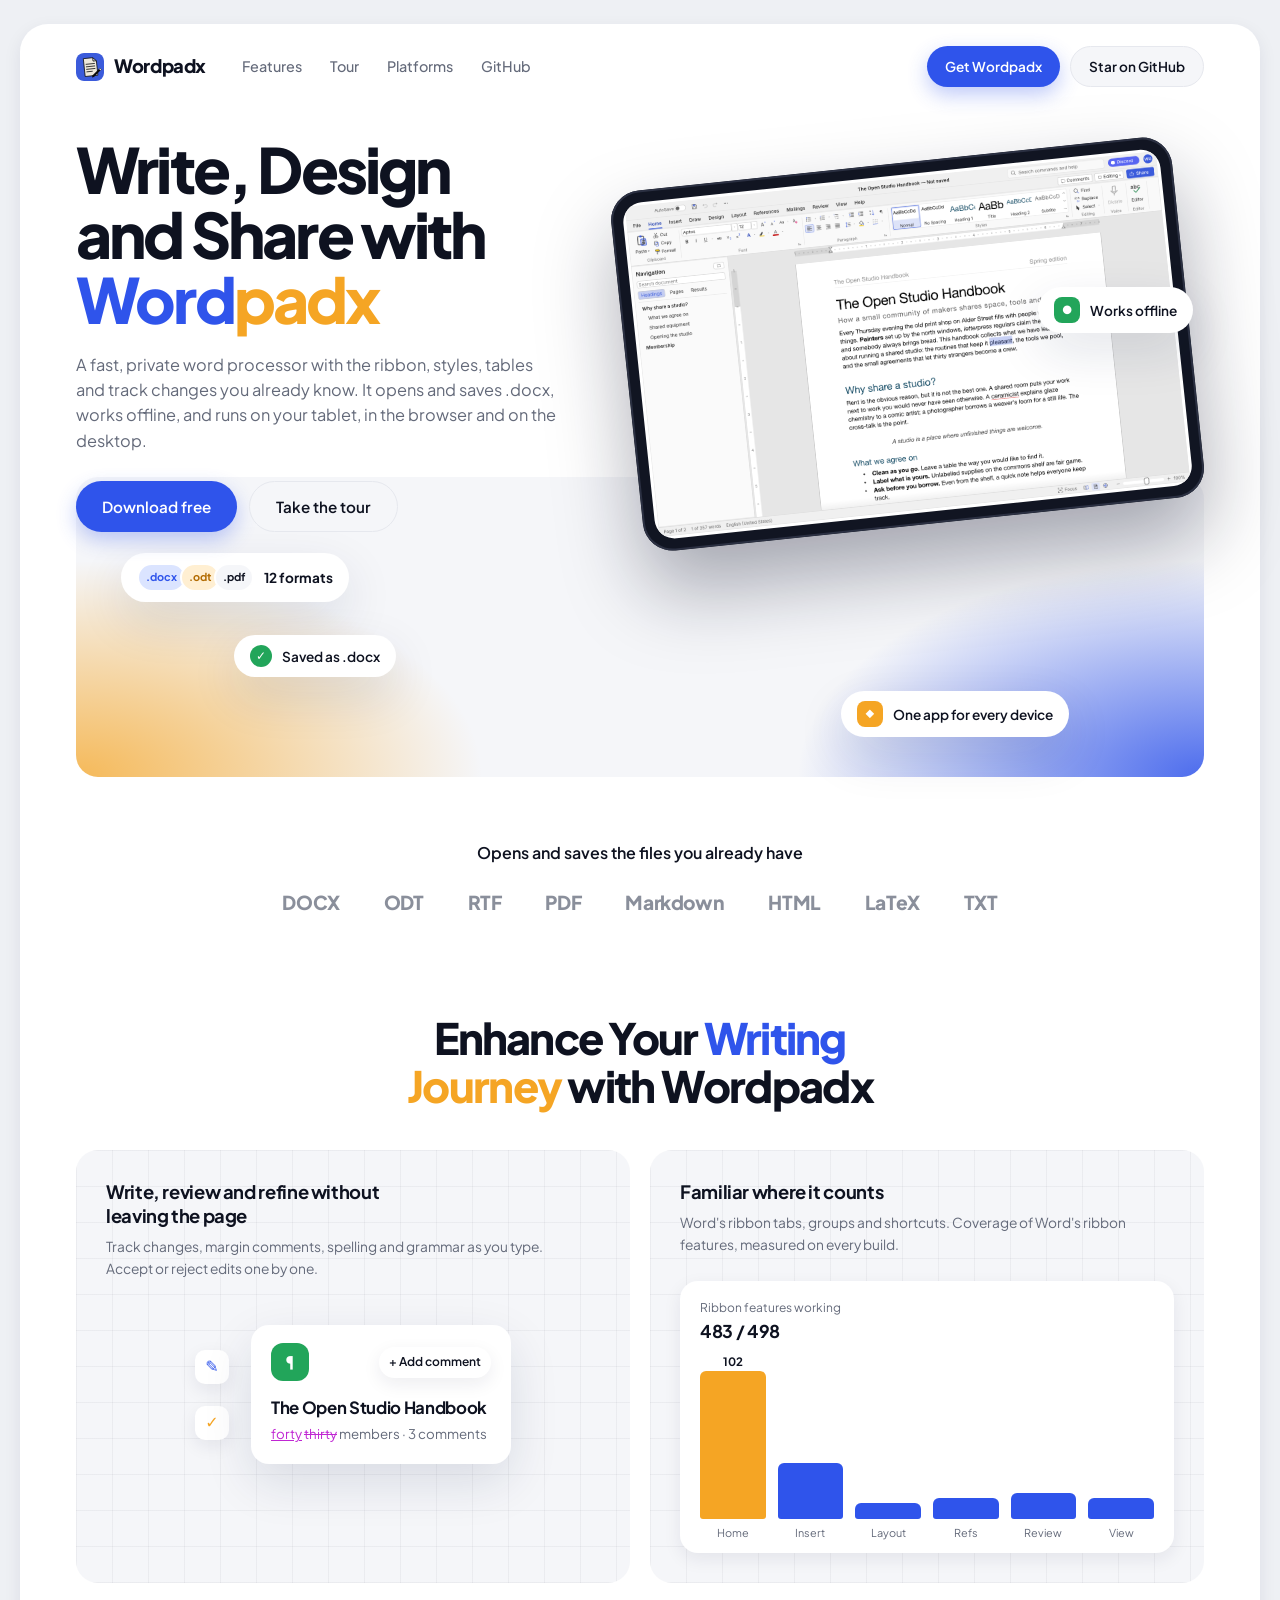
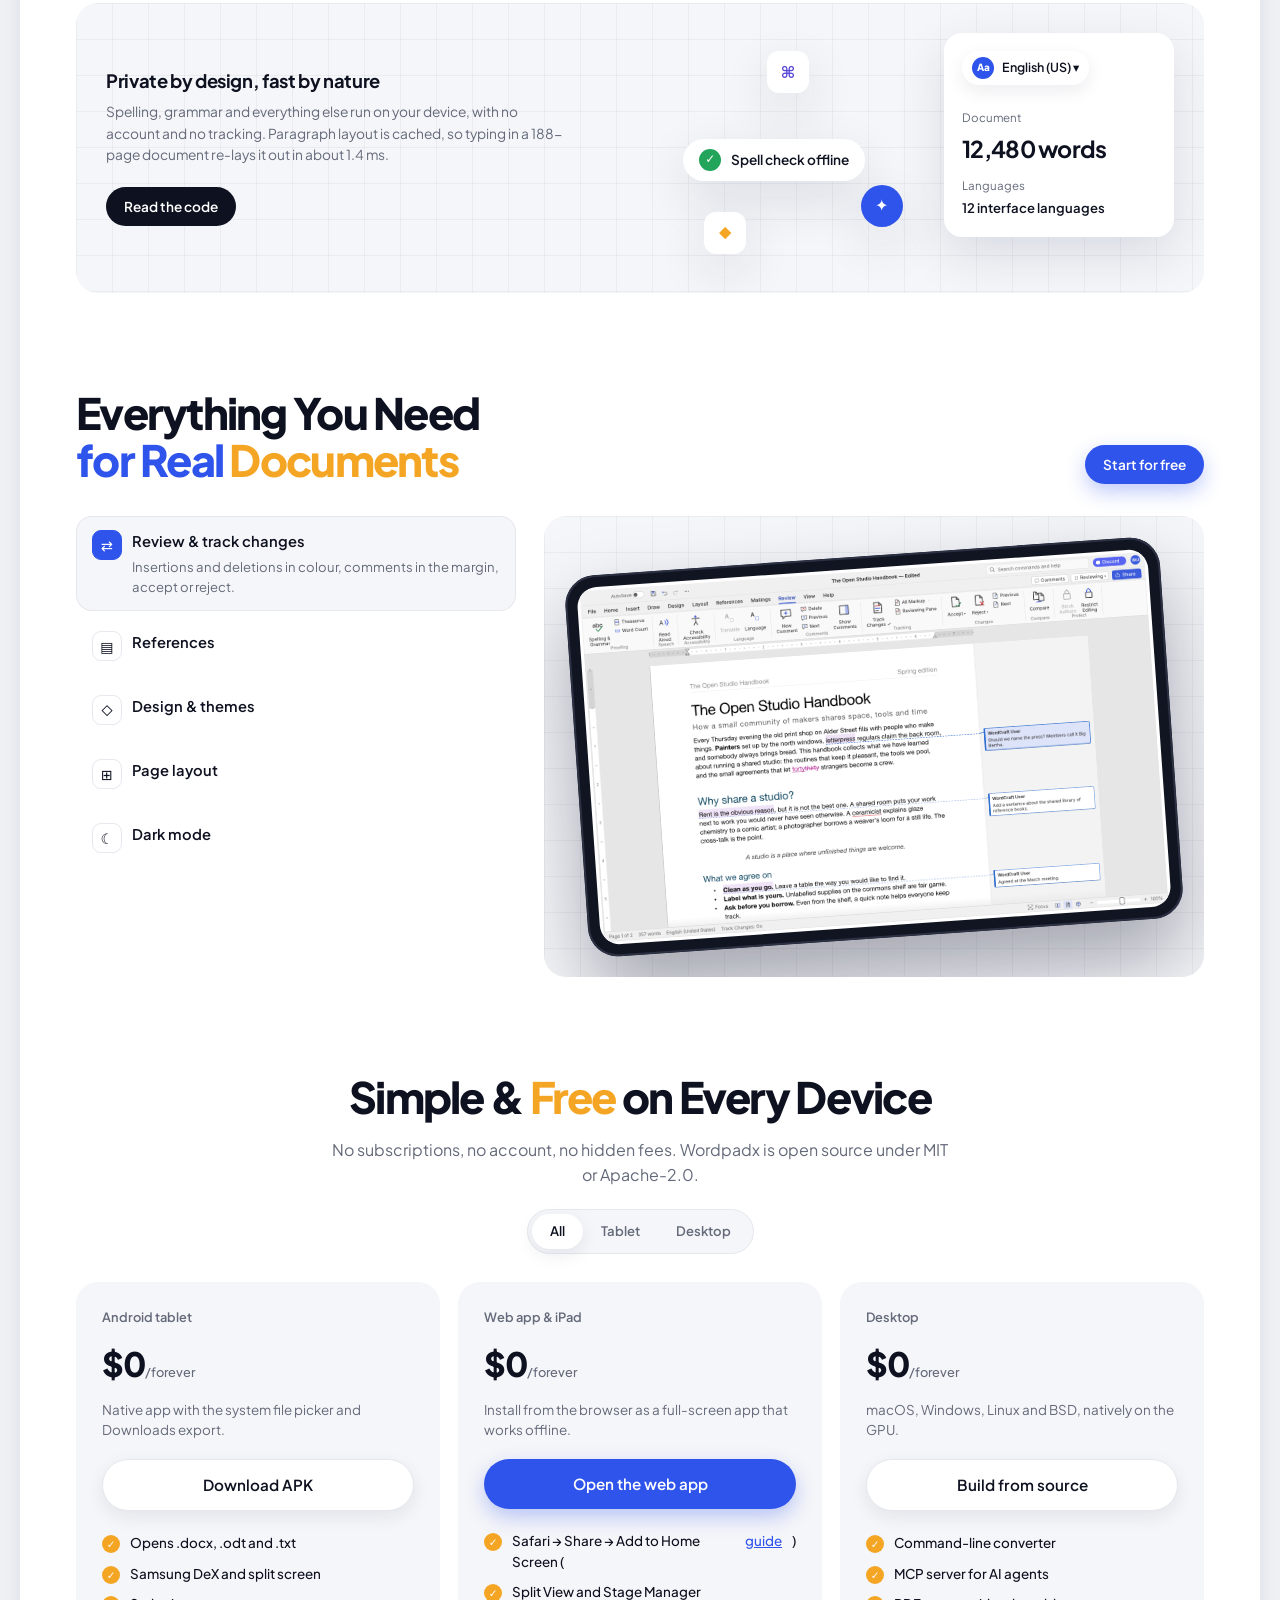
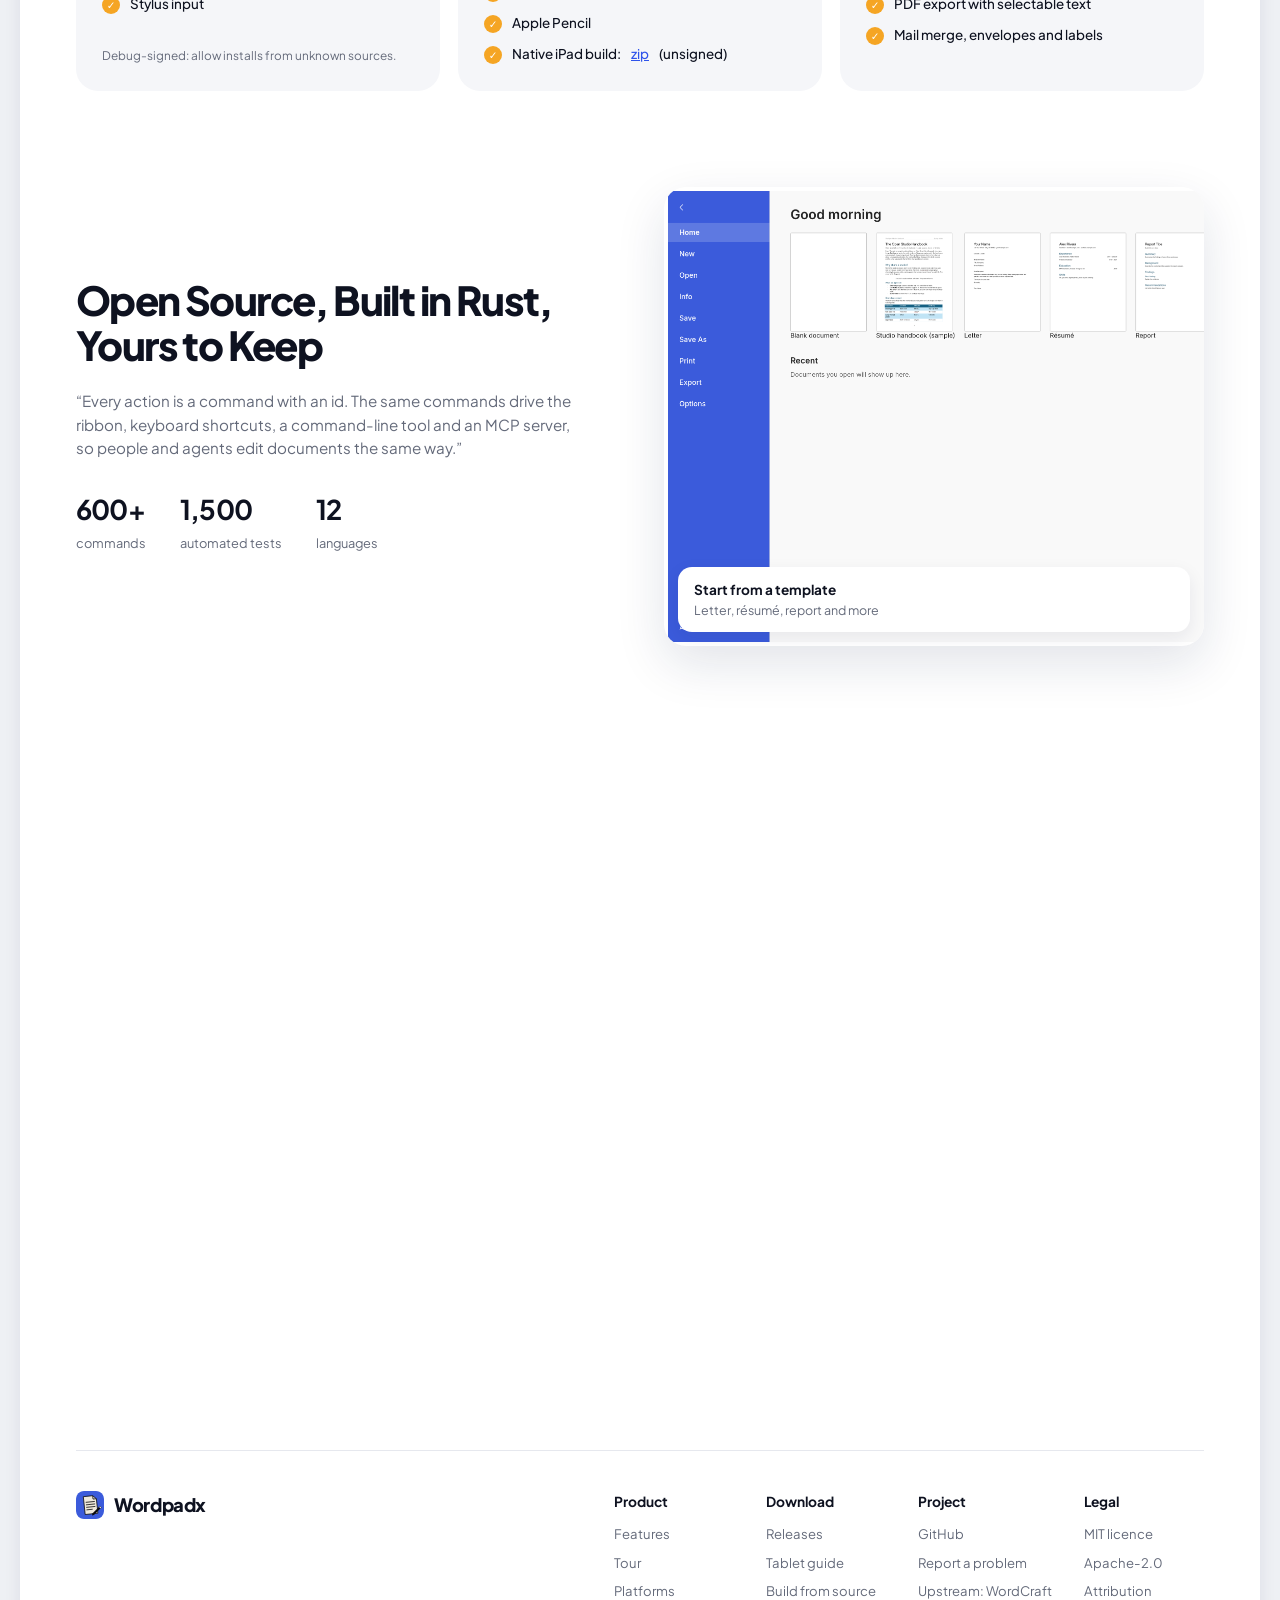
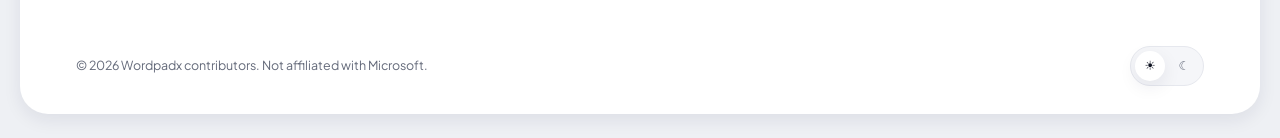
==== commit d92cbac2: "Pages: publish the landing page and the web app together build-mobile.yml and deploy-website.yml bot" ====
--- a/website/index.html
+++ b/website/index.html
@@ -195,9 +195,9 @@
             <span class="plan-name">Web app &amp; iPad</span>
             <div class="plan-price">$0<small>/forever</small></div>
             <p class="plan-desc">Install from the browser as a full-screen app that works offline.</p>
-            <a class="btn btn--primary btn--full" href="https://github.com/abahvictor360-sketch/Wordpadx/blob/main/TABLET_GUIDE.md">Install guide</a>
+            <a class="btn btn--primary btn--full" href="app/?sample">Open the web app</a>
             <ul class="checks">
-              <li>Safari → Share → Add to Home Screen</li>
+              <li>Safari → Share → Add to Home Screen (<a href="https://github.com/abahvictor360-sketch/Wordpadx/blob/main/TABLET_GUIDE.md">guide</a>)</li>
               <li>Split View and Stage Manager</li>
               <li>Apple Pencil</li>
               <li>Native iPad build: <a href="https://github.com/abahvictor360-sketch/Wordpadx/releases/latest/download/Wordpadx-iPad.zip">zip</a> (unsigned)</li>
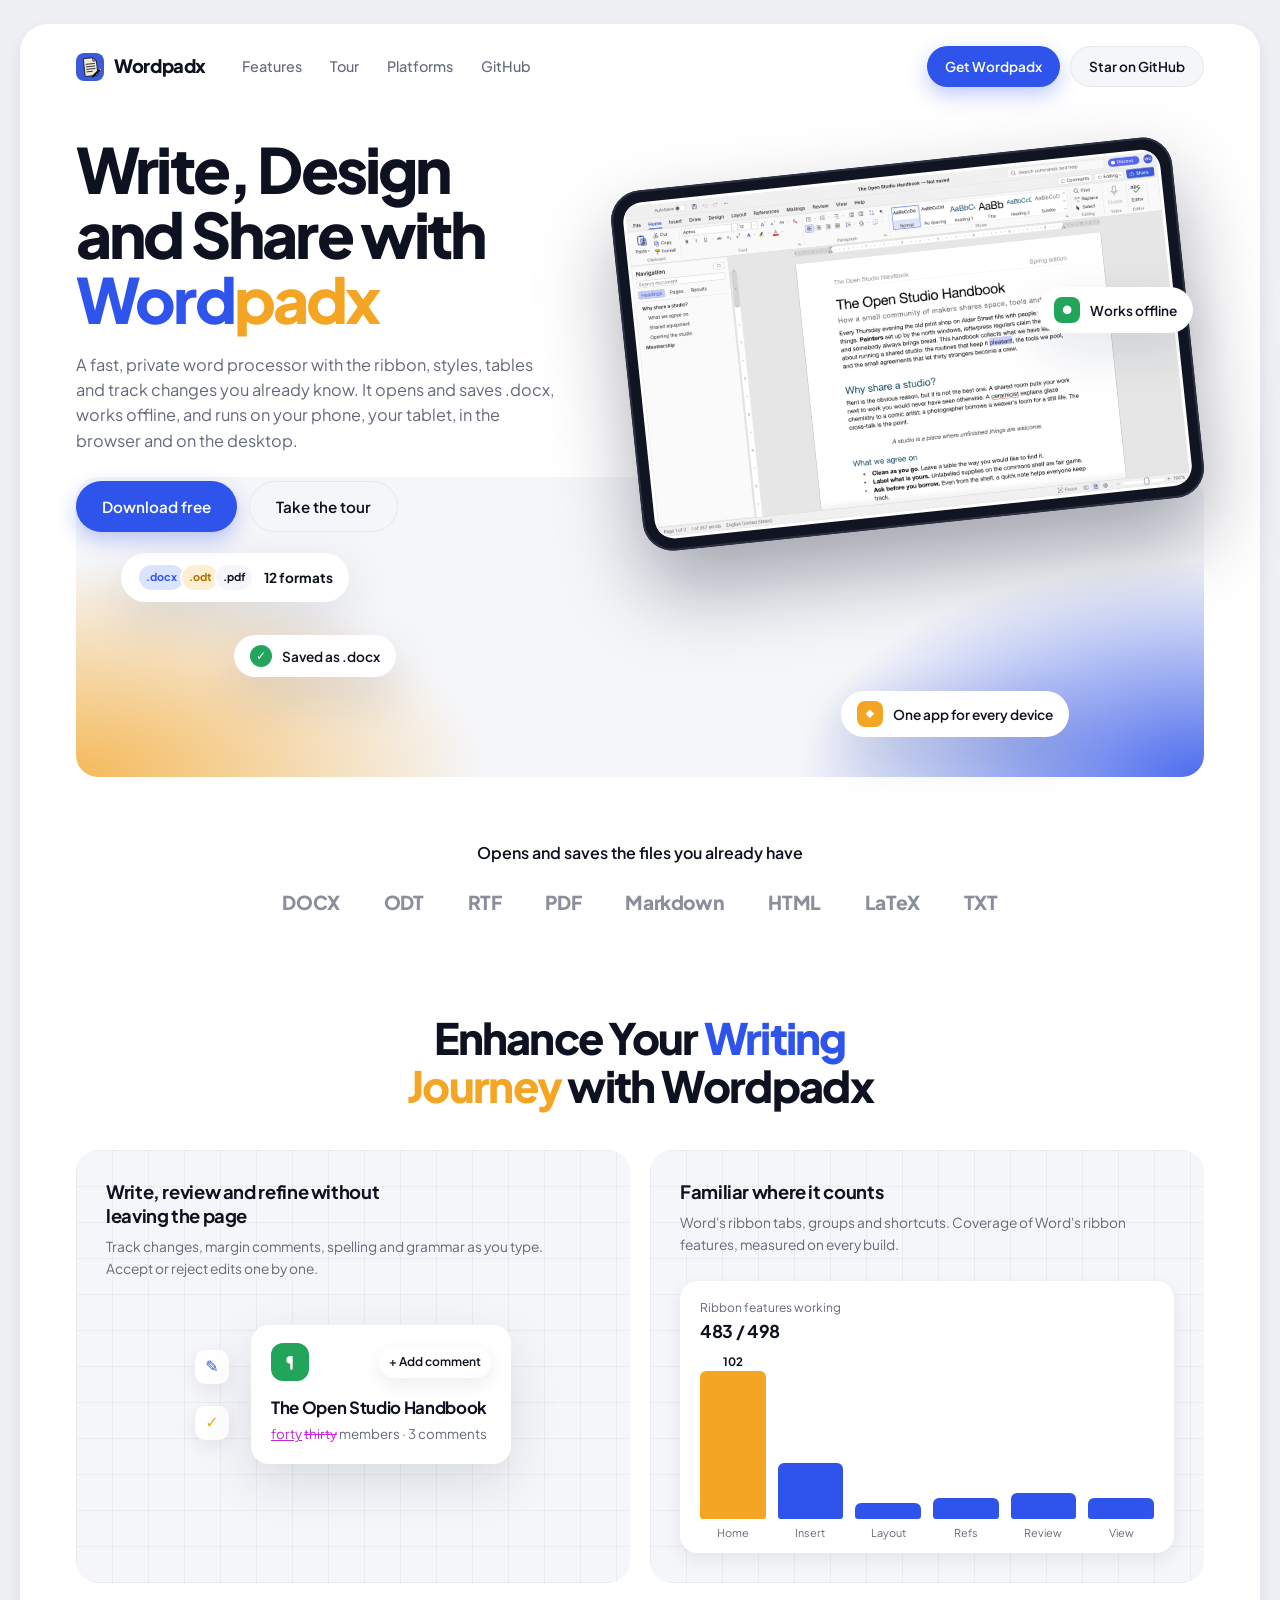
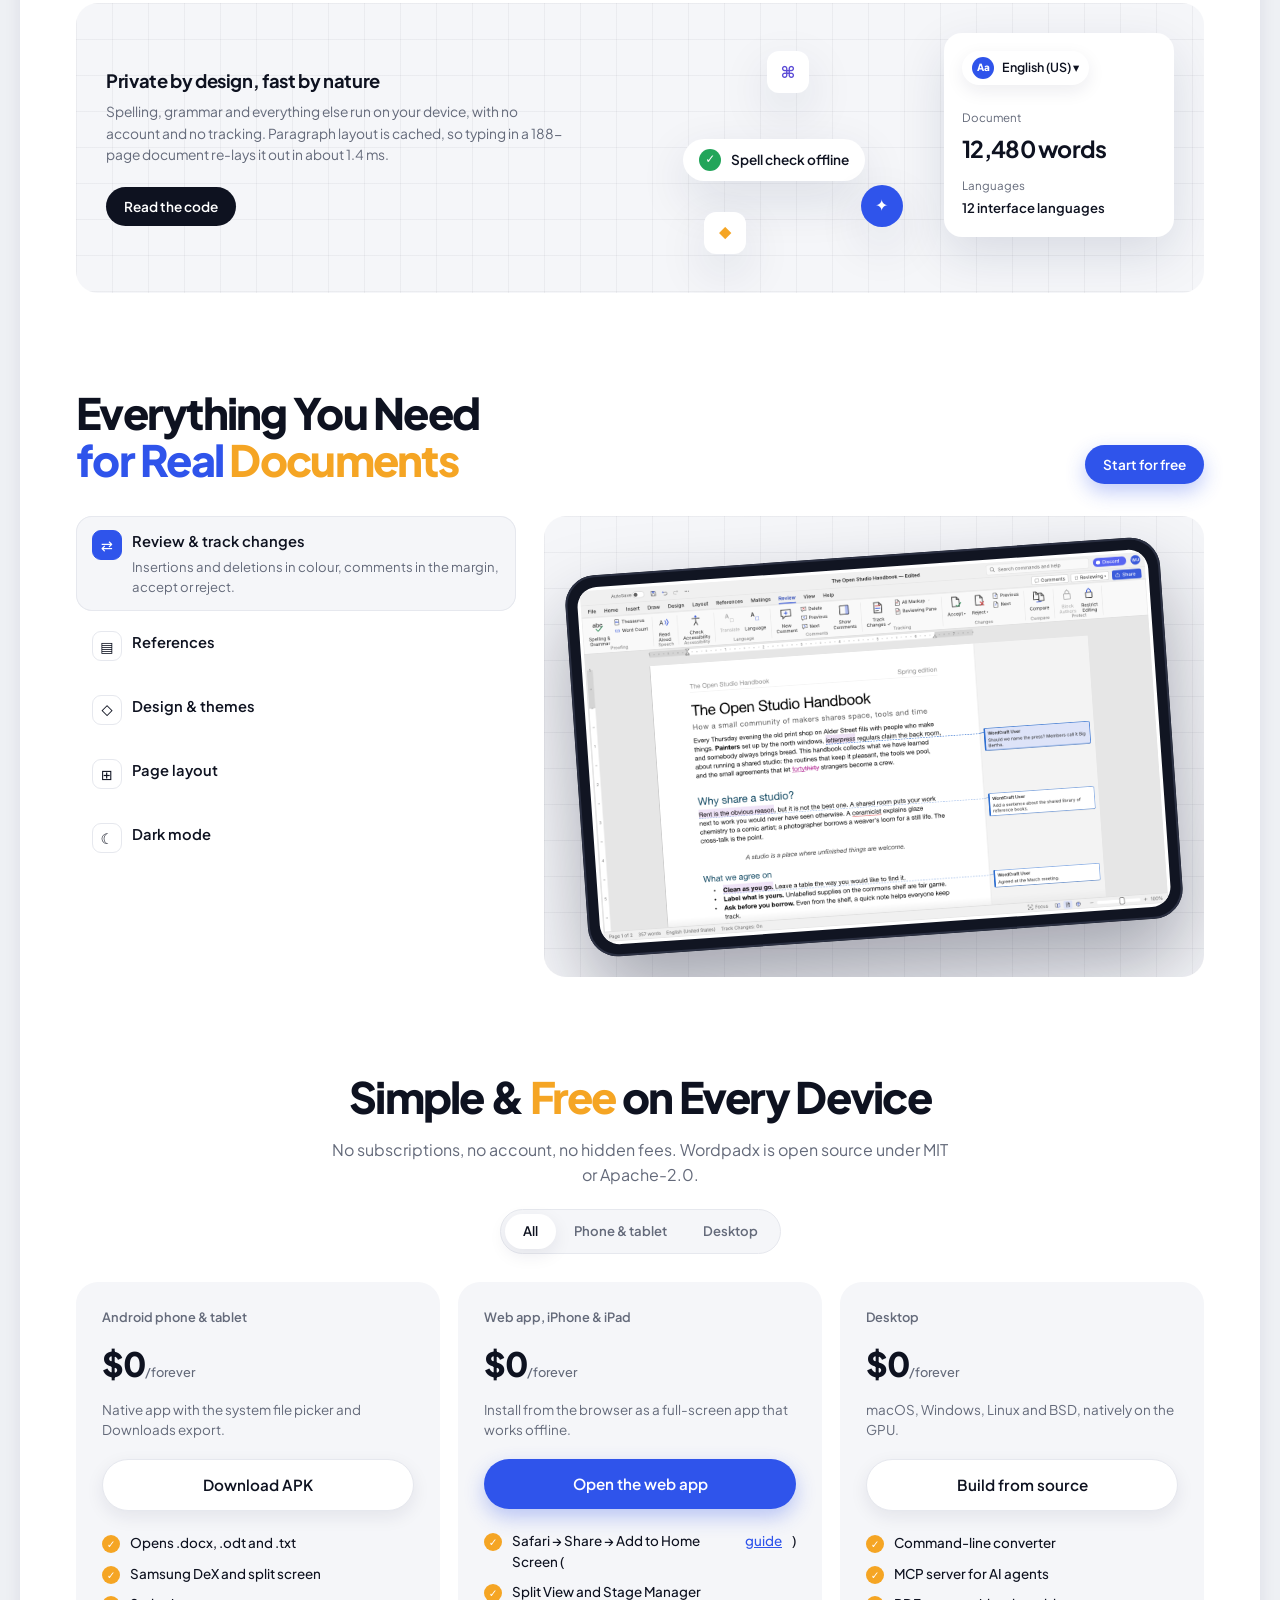
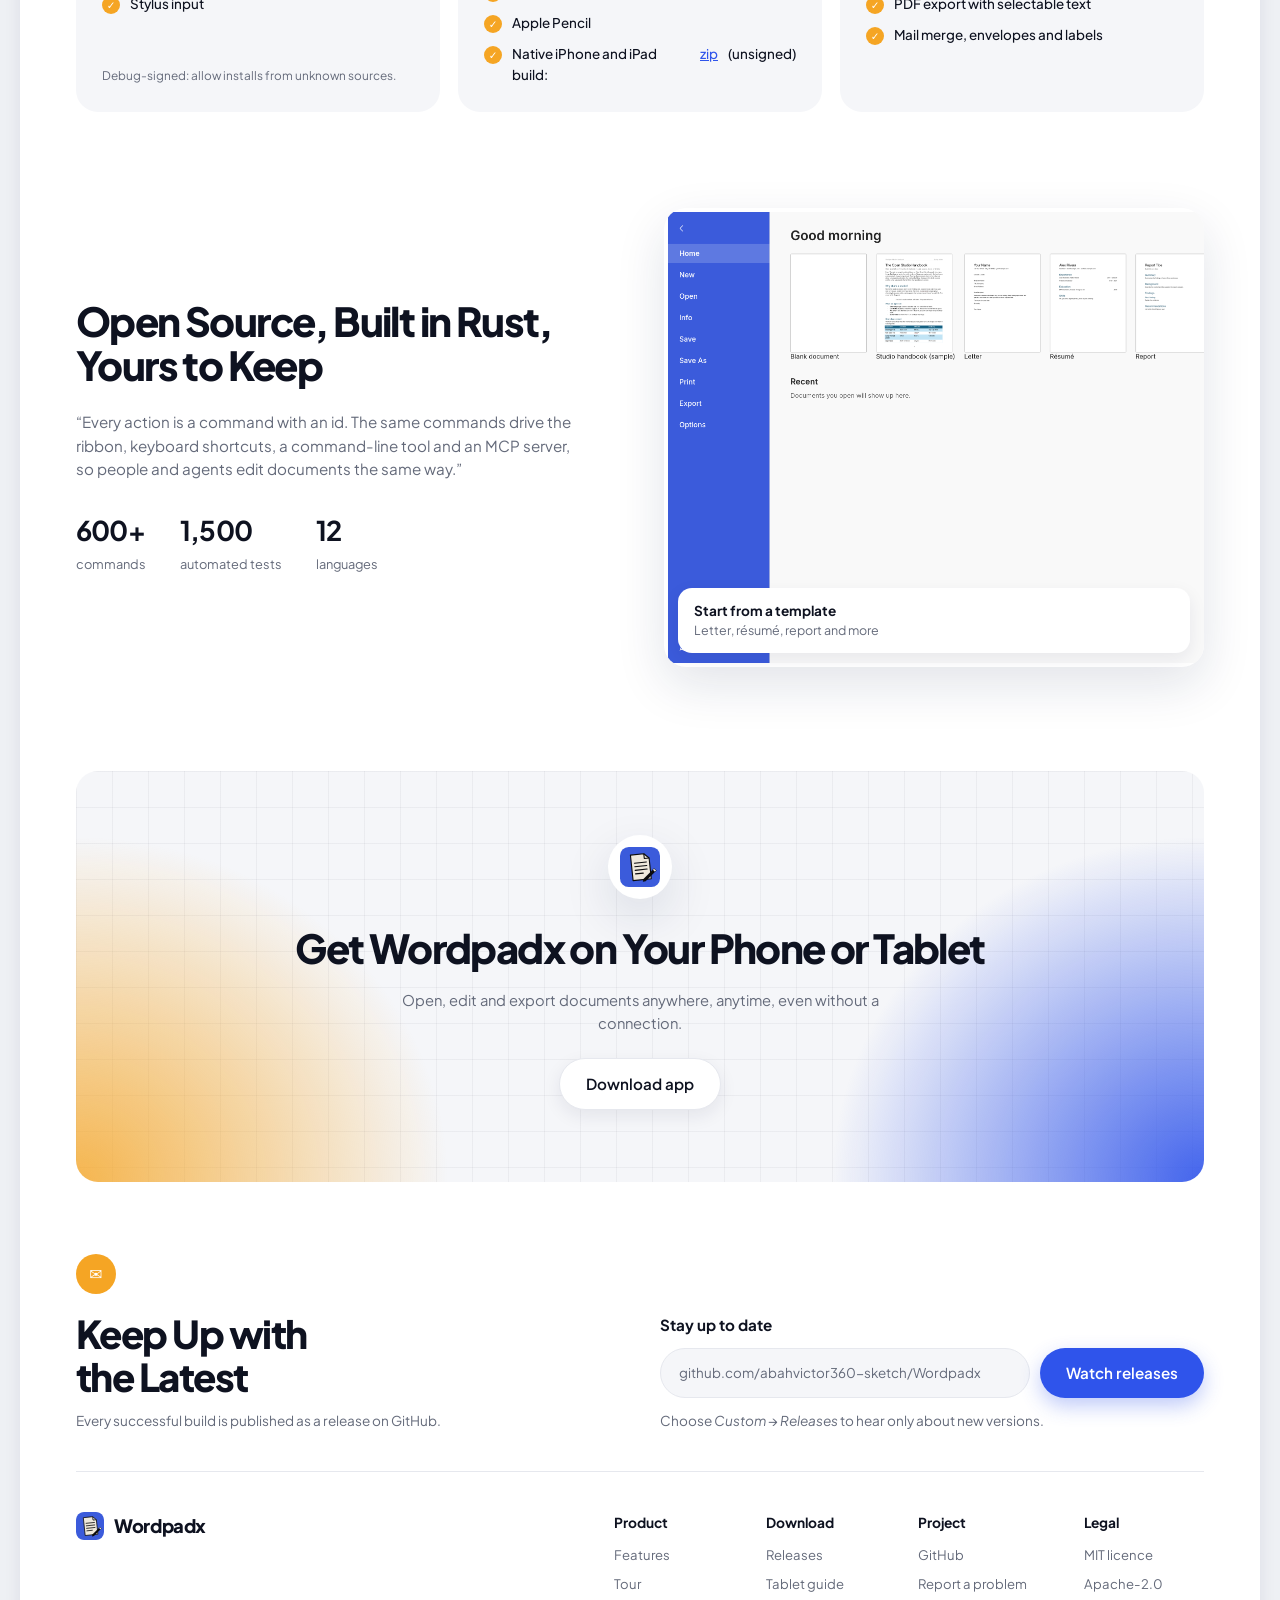
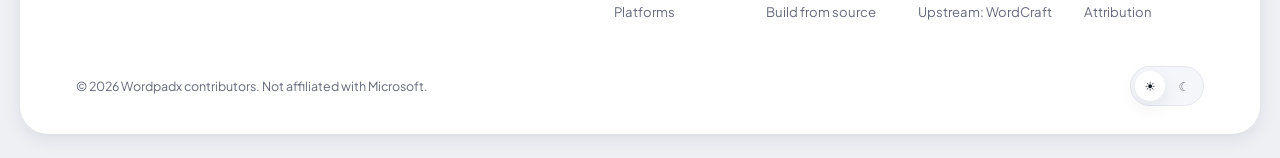
==== commit 0239a712: "Phones: a phone layout for portrait and landscape A window narrower than 560 pt or shorter than 480 " ====
--- a/website/index.html
+++ b/website/index.html
@@ -4,7 +4,7 @@
   <meta charset="utf-8">
   <meta name="viewport" content="width=device-width, initial-scale=1">
   <title>Wordpadx — Write, design and share on any device</title>
-  <meta name="description" content="Wordpadx is a fast, private, open-source word processor written in Rust for Android tablets, iPad, the web and the desktop. Opens and saves .docx.">
+  <meta name="description" content="Wordpadx is a fast, private, open-source word processor written in Rust for Android phones and tablets, iPhone, iPad, the web and the desktop. Opens and saves .docx.">
   <meta name="theme-color" content="#2f54eb">
   <link rel="icon" type="image/svg+xml" href="assets/icons/app-icon.svg">
   <link rel="preconnect" href="https://fonts.googleapis.com">
@@ -44,7 +44,7 @@
       <section class="hero">
         <div class="hero-copy reveal">
           <h1>Write, Design and Share with <span class="accent-blue">Word</span><span class="accent-orange">padx</span></h1>
-          <p class="lede">A fast, private word processor with the ribbon, styles, tables and track changes you already know. It opens and saves .docx, works offline, and runs on your tablet, in the browser and on the desktop.</p>
+          <p class="lede">A fast, private word processor with the ribbon, styles, tables and track changes you already know. It opens and saves .docx, works offline, and runs on your phone, your tablet, in the browser and on the desktop.</p>
           <div class="hero-actions">
             <a class="btn btn--primary" href="#platforms">Download free</a>
             <a class="btn btn--ghost" href="#tour">Take the tour</a>
@@ -175,12 +175,12 @@
         <p class="section-sub reveal">No subscriptions, no account, no hidden fees. Wordpadx is open source under MIT or Apache-2.0.</p>
         <div class="seg reveal" role="tablist" aria-label="Device type">
           <button class="seg-btn is-active" data-filter="all" aria-selected="true">All</button>
-          <button class="seg-btn" data-filter="tablet" aria-selected="false">Tablet</button>
+          <button class="seg-btn" data-filter="tablet" aria-selected="false">Phone &amp; tablet</button>
           <button class="seg-btn" data-filter="desktop" aria-selected="false">Desktop</button>
         </div>
         <div class="plans">
           <article class="plan reveal" data-kind="tablet">
-            <span class="plan-name">Android tablet</span>
+            <span class="plan-name">Android phone &amp; tablet</span>
             <div class="plan-price">$0<small>/forever</small></div>
             <p class="plan-desc">Native app with the system file picker and Downloads export.</p>
             <a class="btn btn--light btn--full" href="https://github.com/abahvictor360-sketch/Wordpadx/releases/latest/download/app-debug.apk">Download APK</a>
@@ -192,7 +192,7 @@
             <small class="plan-note">Debug-signed: allow installs from unknown sources.</small>
           </article>
           <article class="plan plan--featured reveal reveal--late" data-kind="tablet">
-            <span class="plan-name">Web app &amp; iPad</span>
+            <span class="plan-name">Web app, iPhone &amp; iPad</span>
             <div class="plan-price">$0<small>/forever</small></div>
             <p class="plan-desc">Install from the browser as a full-screen app that works offline.</p>
             <a class="btn btn--primary btn--full" href="app/?sample">Open the web app</a>
@@ -200,7 +200,7 @@
               <li>Safari → Share → Add to Home Screen (<a href="https://github.com/abahvictor360-sketch/Wordpadx/blob/main/TABLET_GUIDE.md">guide</a>)</li>
               <li>Split View and Stage Manager</li>
               <li>Apple Pencil</li>
-              <li>Native iPad build: <a href="https://github.com/abahvictor360-sketch/Wordpadx/releases/latest/download/Wordpadx-iPad.zip">zip</a> (unsigned)</li>
+              <li>Native iPhone and iPad build: <a href="https://github.com/abahvictor360-sketch/Wordpadx/releases/latest/download/Wordpadx-iPad.zip">zip</a> (unsigned)</li>
             </ul>
           </article>
           <article class="plan reveal" data-kind="desktop">
@@ -238,7 +238,7 @@
       <!-- CTA -->
       <section class="cta reveal">
         <span class="cta-mark"><img src="assets/icons/app-icon.svg" alt="" width="40" height="40"></span>
-        <h2>Get Wordpadx on Your Tablet</h2>
+        <h2>Get Wordpadx on Your Phone or Tablet</h2>
         <p>Open, edit and export documents anywhere, anytime, even without a connection.</p>
         <a class="btn btn--light" href="#platforms">Download app</a>
       </section>
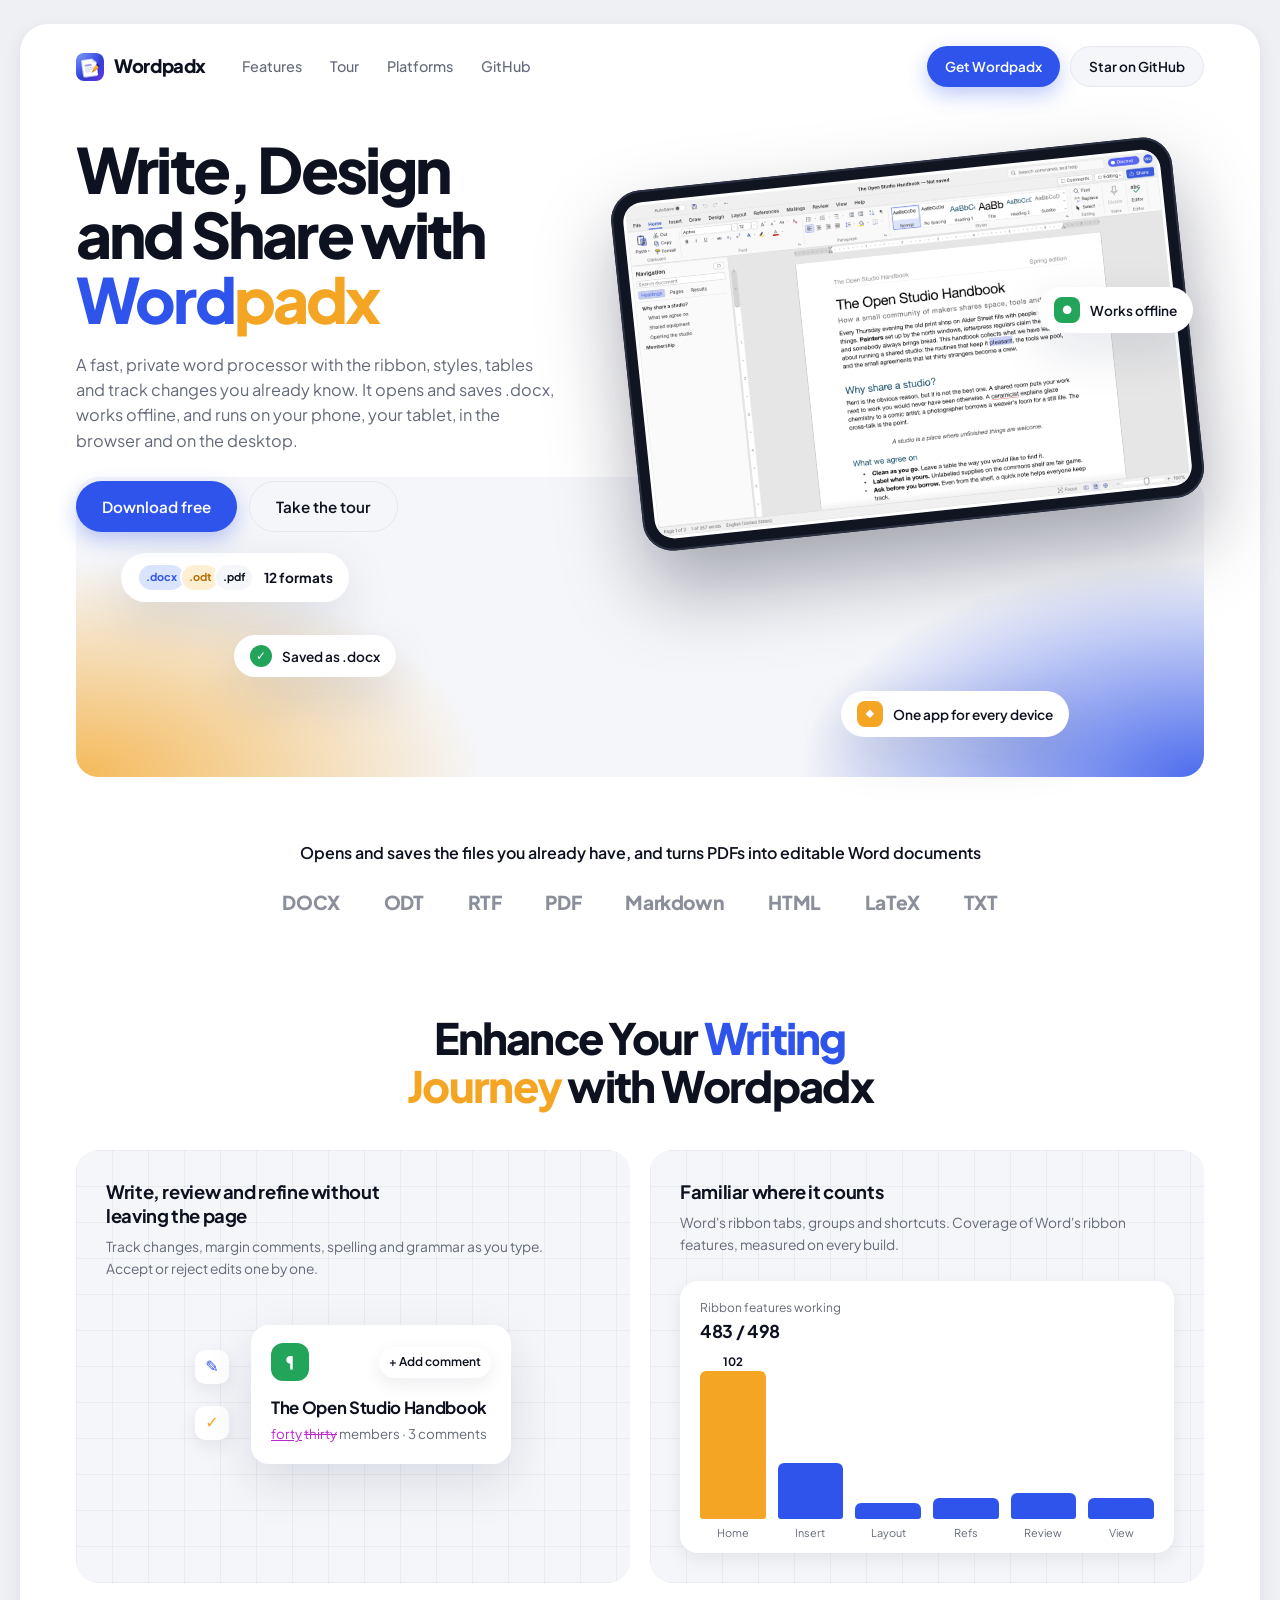
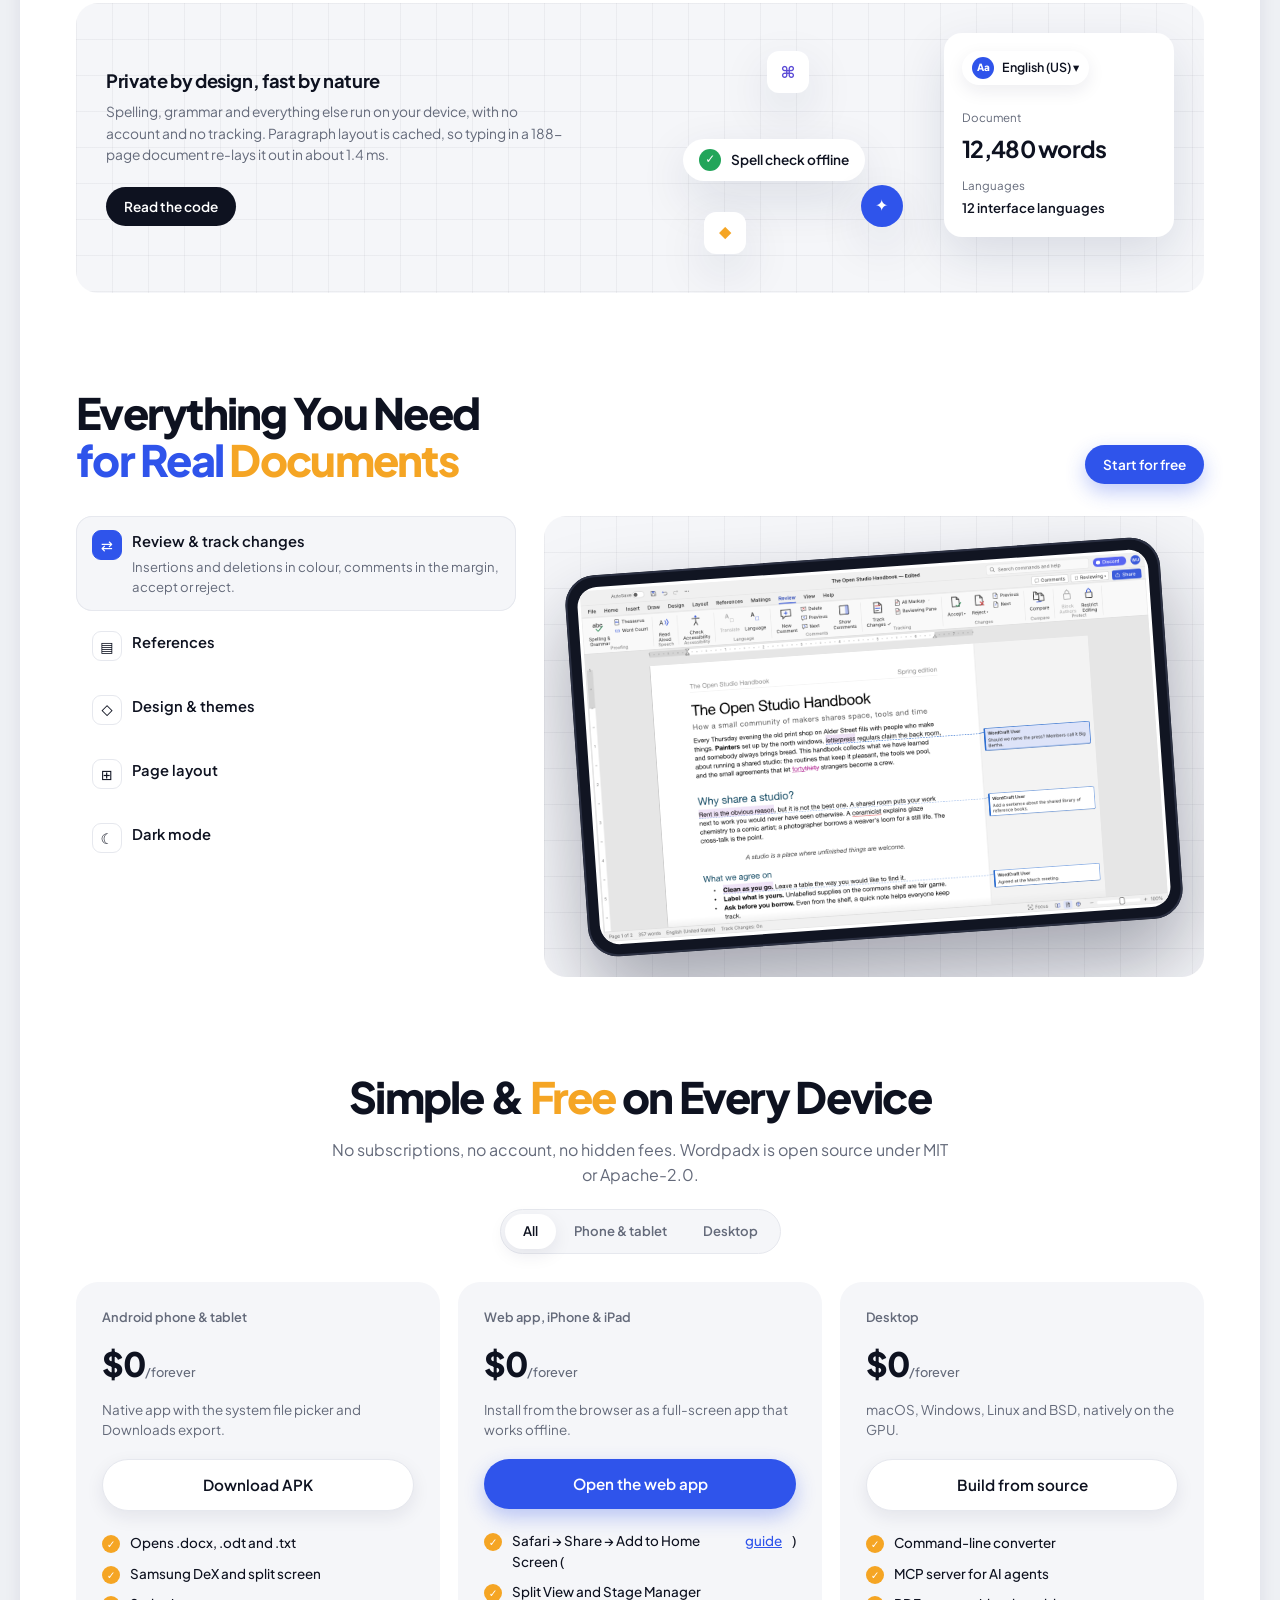
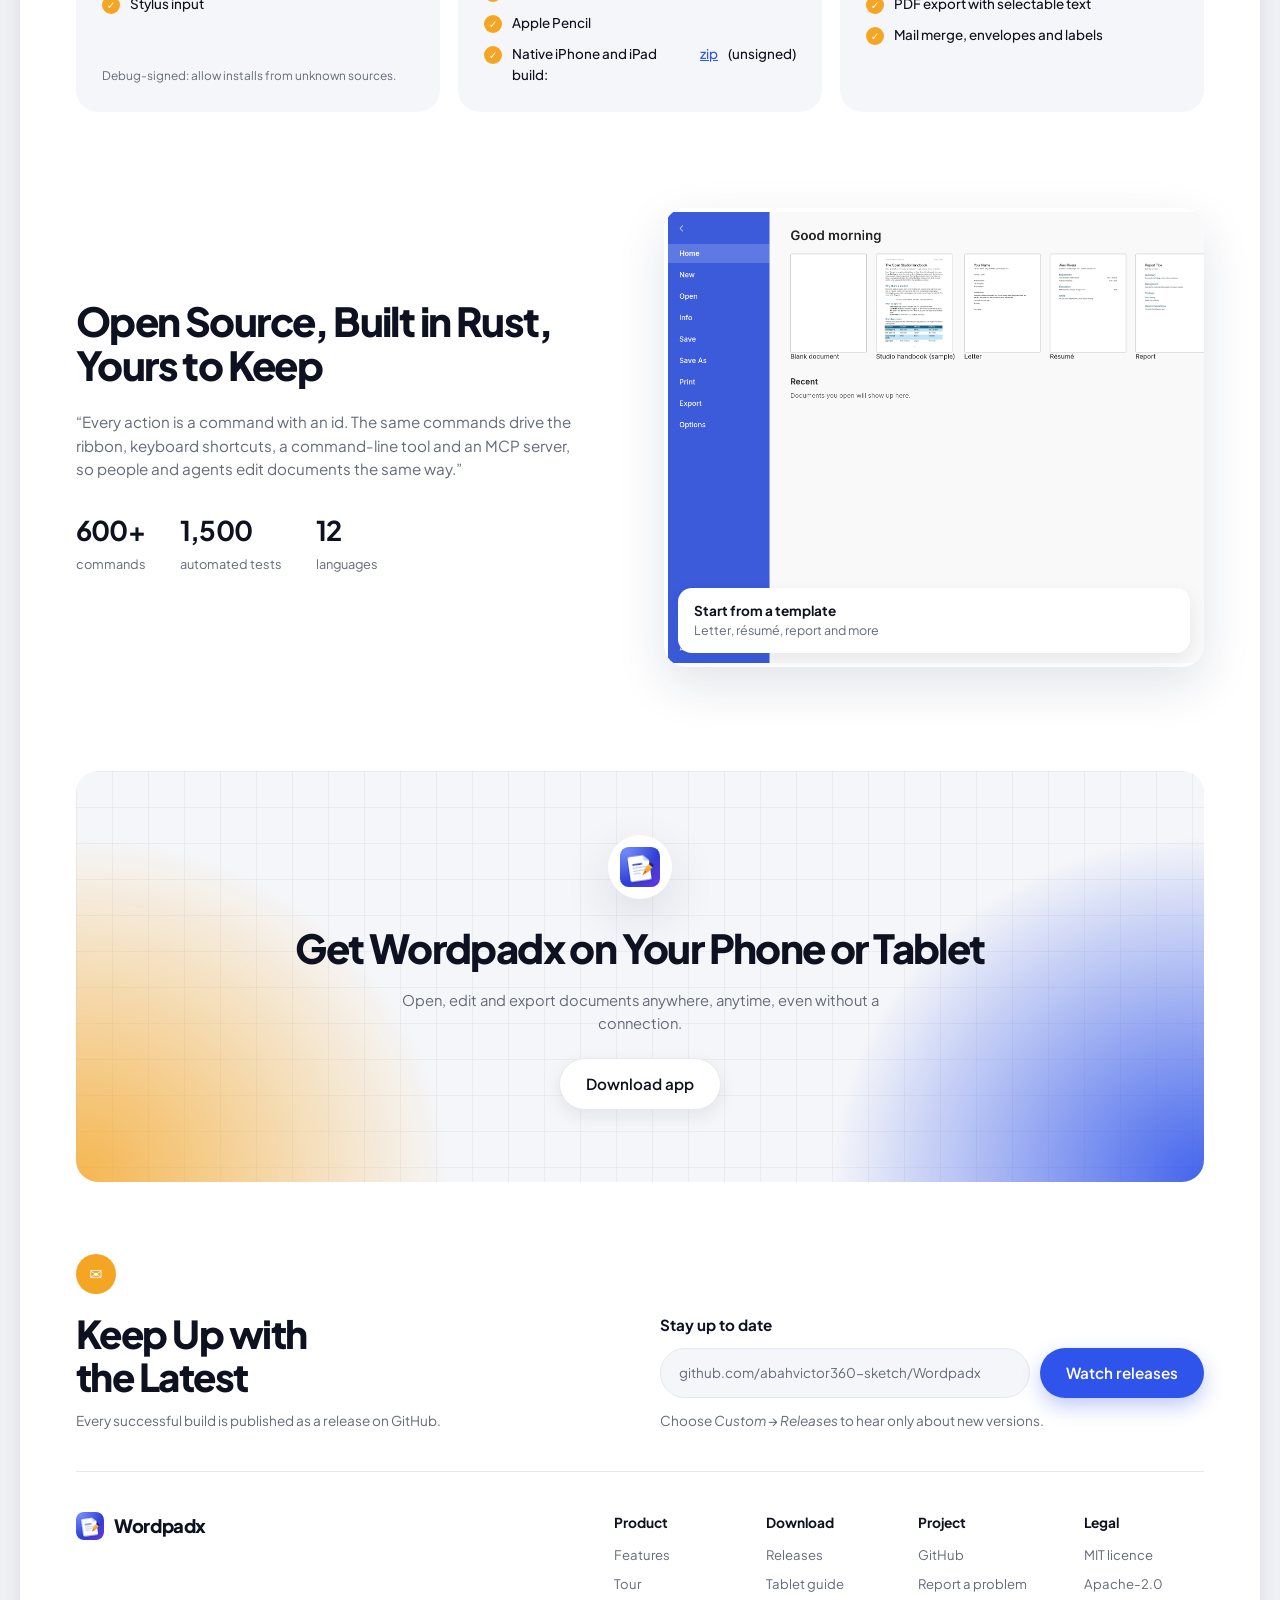
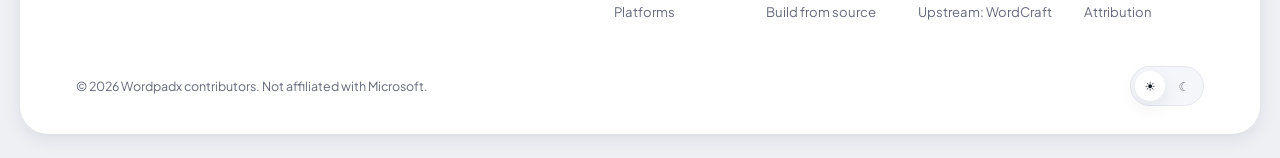
==== commit b21888db: "Convert PDF to Word Open a PDF (File › Open › Convert PDF to Word…, `file.convertPdf`, or opening a " ====
--- a/website/index.html
+++ b/website/index.html
@@ -67,7 +67,7 @@
 
       <!-- Format strip -->
       <section class="formats reveal">
-        <p>Opens and saves the files you already have</p>
+        <p>Opens and saves the files you already have, and turns PDFs into editable Word documents</p>
         <ul>
           <li>DOCX</li><li>ODT</li><li>RTF</li><li>PDF</li><li>Markdown</li><li>HTML</li><li>LaTeX</li><li>TXT</li>
         </ul>
